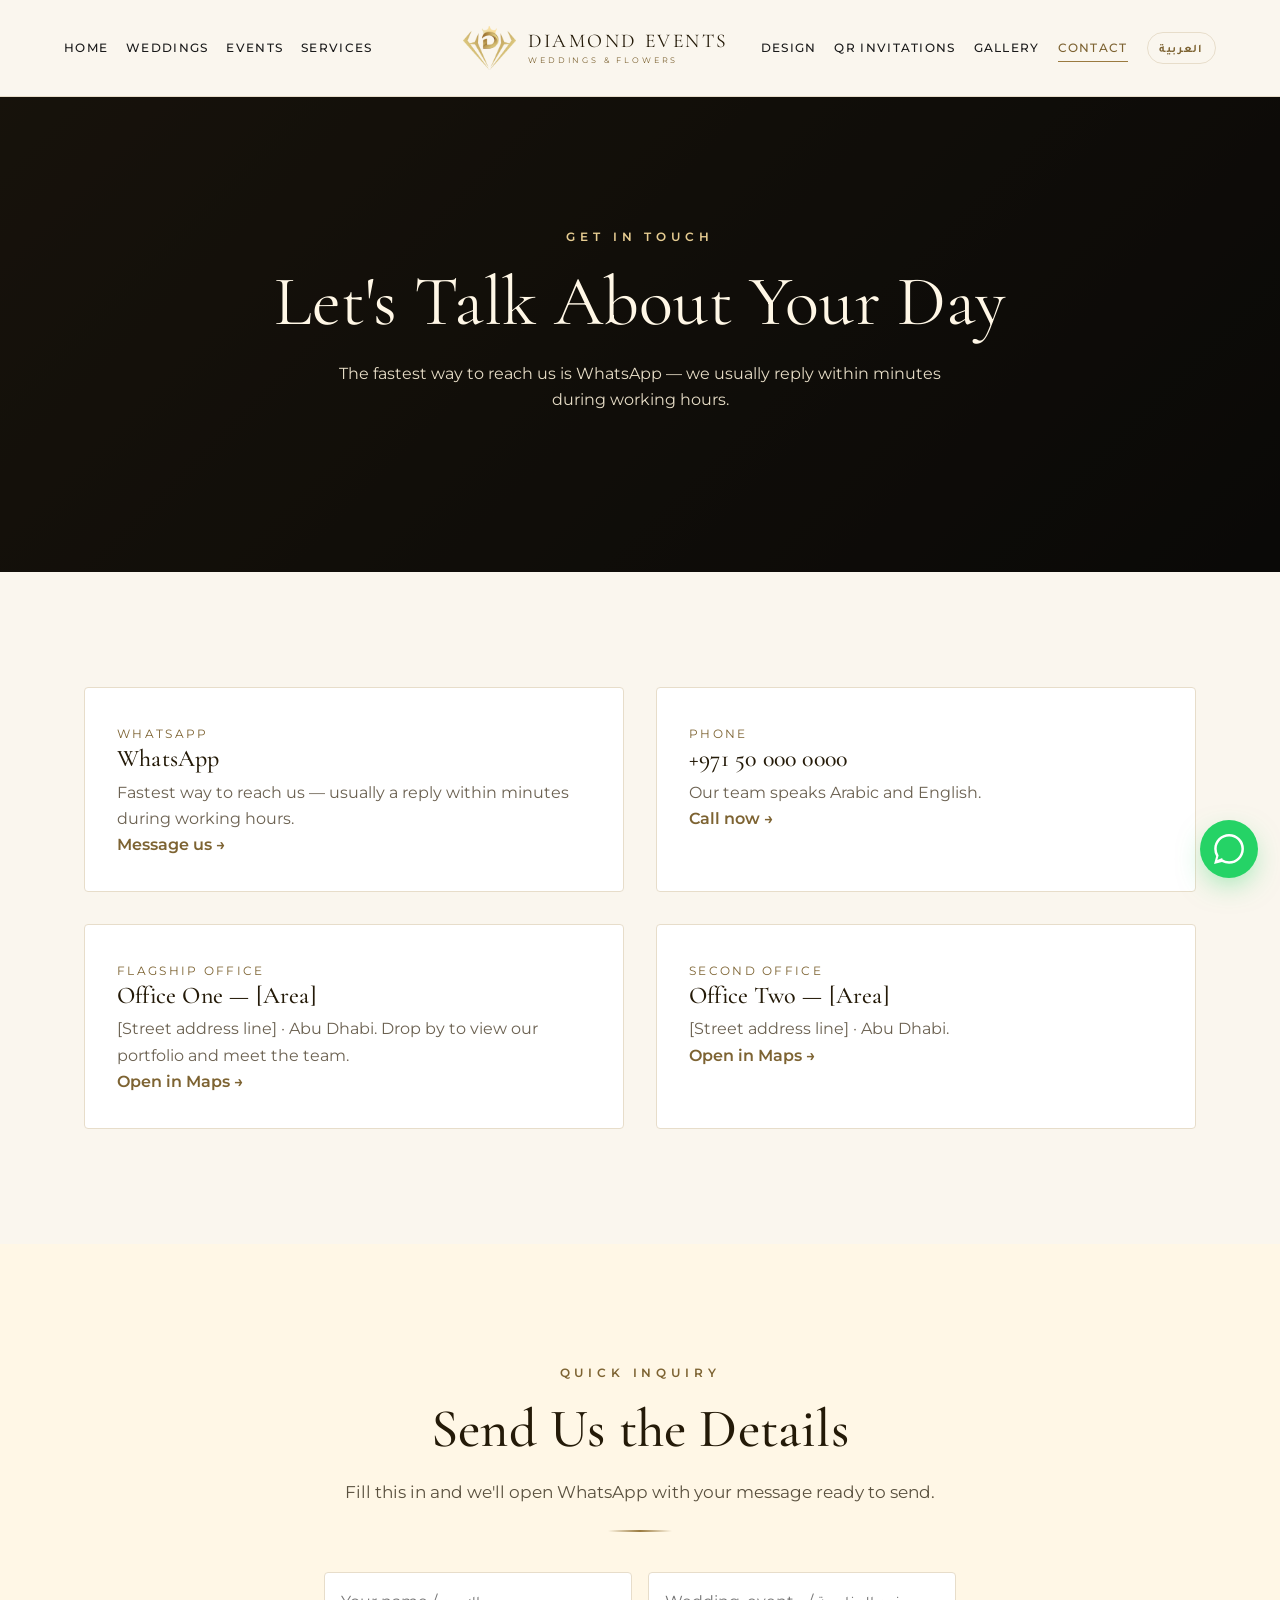
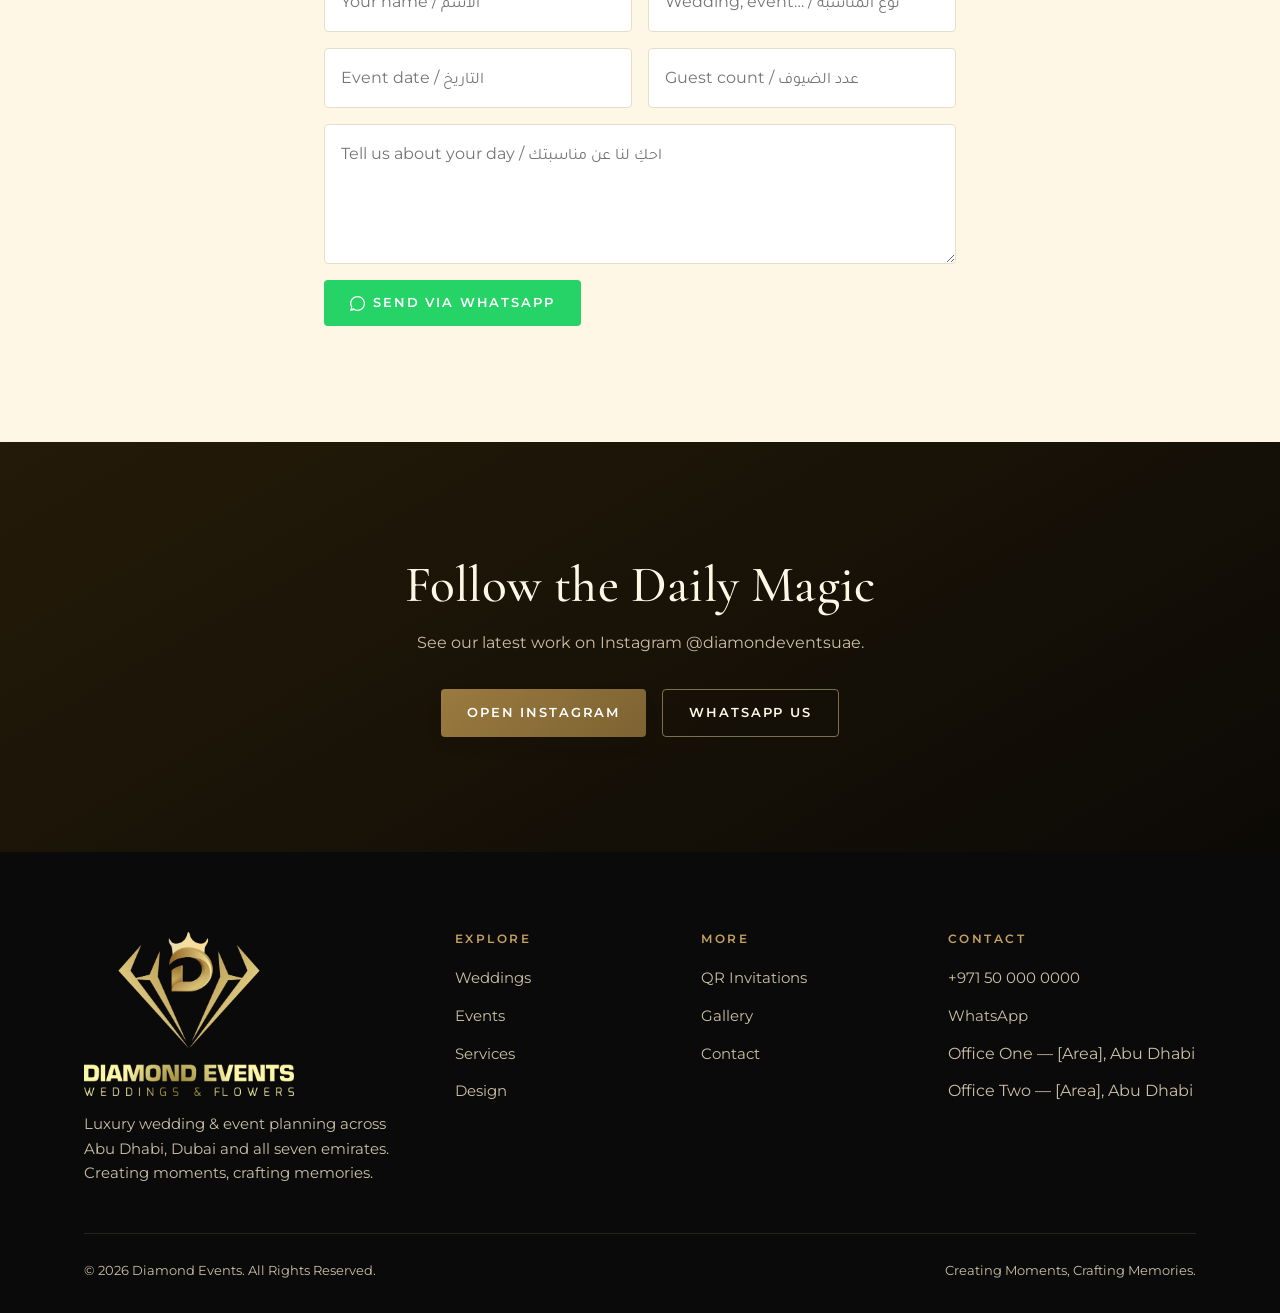
==== contact.html @ f3751fdb "Apply Diamond Events branding and Beach Rotana gallery - Extract transparent logo assets (full, mark" ====
<!DOCTYPE html>
<html lang="en" dir="ltr">
<head>
  <meta charset="UTF-8">
  <meta name="viewport" content="width=device-width, initial-scale=1.0">
  <title>Contact | Diamond Events — Weddings & Events</title>
  <meta name="description" content="Get in touch with Diamond Events — WhatsApp, phone, two Abu Dhabi offices and Instagram. We usually reply within minutes during working hours.">
  <link rel="preconnect" href="https://fonts.googleapis.com">
  <link rel="preconnect" href="https://fonts.gstatic.com" crossorigin>
  <link href="https://fonts.googleapis.com/css2?family=Cormorant+Garamond:ital,wght@0,300;0,400;0,500;0,600;1,300;1,400&family=Montserrat:wght@300;400;500;600;700&family=Amiri:ital,wght@0,400;0,700;1,400&family=Tajawal:wght@300;400;500;700&display=swap" rel="stylesheet">
  <link rel="icon" type="image/png" href="assets/img/logo/favicon.png">
  <link rel="stylesheet" href="assets/css/styles.css">
</head>
<body>

  <header class="header">
    <div class="container header__inner">
      <nav class="nav nav--left" aria-label="Primary left">
        <ul class="nav__list">
          <li><a class="nav__link" href="index.html" data-ar><span class="lang-en">Home</span><span class="lang-ar">الرئيسية</span></a></li>
          <li><a class="nav__link" href="weddings.html" data-ar><span class="lang-en">Weddings</span><span class="lang-ar">حفلات الزفاف</span></a></li>
          <li><a class="nav__link" href="events.html" data-ar><span class="lang-en">Events</span><span class="lang-ar">المناسبات</span></a></li>
          <li><a class="nav__link" href="services.html" data-ar><span class="lang-en">Services</span><span class="lang-ar">الخدمات</span></a></li>
        </ul>
      </nav>
      <a class="brand" href="index.html" aria-label="Diamond Events home">
        <img class="brand__logo" src="assets/img/logo/logo-mark.png" alt="Diamond Events">
        <span class="brand__text">
          <span class="brand__word">Diamond Events</span>
          <span class="brand__tag" data-ar><span class="lang-en">Weddings &amp; Flowers</span><span class="lang-ar">أعراس وزهور</span></span>
        </span>
      </a>
      <nav class="nav nav--right" aria-label="Primary right">
        <ul class="nav__list">
          <li><a class="nav__link" href="design.html" data-ar><span class="lang-en">Design</span><span class="lang-ar">التصميم</span></a></li>
          <li><a class="nav__link" href="qr-invitations.html" data-ar><span class="lang-en">QR Invitations</span><span class="lang-ar">الدعوات الرقمية</span></a></li>
          <li><a class="nav__link" href="gallery.html" data-ar><span class="lang-en">Gallery</span><span class="lang-ar">المعرض</span></a></li>
          <li><a class="nav__link" href="contact.html" aria-current="page" data-ar><span class="lang-en">Contact</span><span class="lang-ar">تواصل</span></a></li>
        </ul>
      </nav>
      <div class="header__actions">
        <button class="lang-toggle" data-lang-toggle aria-label="Switch language">العربية</button>
        <button class="nav-toggle" aria-label="Menu" aria-expanded="false"><span></span><span></span><span></span></button>
      </div>
    </div>
  </header>
  <div class="nav-drawer" aria-label="Mobile navigation">
    <ul>
      <li><a href="index.html" data-ar><span class="lang-en">Home</span><span class="lang-ar">الرئيسية</span></a></li>
      <li><a href="weddings.html" data-ar><span class="lang-en">Weddings</span><span class="lang-ar">حفلات الزفاف</span></a></li>
      <li><a href="events.html" data-ar><span class="lang-en">Events</span><span class="lang-ar">المناسبات</span></a></li>
      <li><a href="services.html" data-ar><span class="lang-en">Services</span><span class="lang-ar">الخدمات</span></a></li>
      <li><a href="design.html" data-ar><span class="lang-en">Design</span><span class="lang-ar">التصميم</span></a></li>
      <li><a href="qr-invitations.html" data-ar><span class="lang-en">QR Invitations</span><span class="lang-ar">الدعوات الرقمية</span></a></li>
      <li><a href="gallery.html" data-ar><span class="lang-en">Gallery</span><span class="lang-ar">المعرض</span></a></li>
      <li><a href="contact.html" data-ar><span class="lang-en">Contact</span><span class="lang-ar">تواصل</span></a></li>
    </ul>
  </div>

  <!-- PAGE HERO -->
  <section class="page-hero" style="padding-block:clamp(90px,14vh,150px)">
    <div class="page-hero__media"><!-- <img src="assets/img/contact-hero.jpg" alt=""> --></div>
    <div class="container">
      <span class="eyebrow" style="color:var(--gold-pale)" data-ar><span class="lang-en">Get in Touch</span><span class="lang-ar">تواصل معنا</span></span>
      <h1 data-ar><span class="lang-en">Let's Talk About Your Day</span><span class="lang-ar">لنتحدّث عن يومك</span></h1>
      <p data-ar><span class="lang-en">The fastest way to reach us is WhatsApp — we usually reply within minutes during working hours.</span><span class="lang-ar">أسرع وسيلة للوصول إلينا هي واتساب — نردّ عادةً خلال دقائق في ساعات العمل.</span></p>
    </div>
  </section>

  <!-- CONTACT CARDS -->
  <section class="section">
    <div class="container">
      <div class="grid grid--2">
        <div class="contact-card reveal">
          <span class="label" data-ar><span class="lang-en">WhatsApp</span><span class="lang-ar">واتساب</span></span>
          <h3>WhatsApp</h3>
          <p style="color:#6b6151" data-ar><span class="lang-en">Fastest way to reach us — usually a reply within minutes during working hours.</span><span class="lang-ar">أسرع وسيلة للوصول إلينا — ردّ عادةً خلال دقائق في ساعات العمل.</span></p>
          <a href="https://wa.me/9710000000000" target="_blank" rel="noopener" data-ar><span class="lang-en">Message us →</span><span class="lang-ar">راسلنا ←</span></a>
        </div>
        <div class="contact-card reveal">
          <span class="label" data-ar><span class="lang-en">Phone</span><span class="lang-ar">هاتف</span></span>
          <h3>+971 50 000 0000</h3>
          <p style="color:#6b6151" data-ar><span class="lang-en">Our team speaks Arabic and English.</span><span class="lang-ar">فريقنا يتحدّث العربية والإنجليزية.</span></p>
          <a href="tel:+97150000000" data-ar><span class="lang-en">Call now →</span><span class="lang-ar">اتصل الآن ←</span></a>
        </div>
        <div class="contact-card reveal">
          <span class="label" data-ar><span class="lang-en">Flagship Office</span><span class="lang-ar">المكتب الرئيسي</span></span>
          <h3 data-ar><span class="lang-en">Office One — [Area]</span><span class="lang-ar">المكتب الأول — [المنطقة]</span></h3>
          <p style="color:#6b6151" data-ar><span class="lang-en">[Street address line] · Abu Dhabi. Drop by to view our portfolio and meet the team.</span><span class="lang-ar">[العنوان] · أبوظبي. تفضّل بزيارتنا لمشاهدة أعمالنا ولقاء الفريق.</span></p>
          <a href="https://maps.google.com" target="_blank" rel="noopener" data-ar><span class="lang-en">Open in Maps →</span><span class="lang-ar">افتح في الخرائط ←</span></a>
        </div>
        <div class="contact-card reveal">
          <span class="label" data-ar><span class="lang-en">Second Office</span><span class="lang-ar">المكتب الثاني</span></span>
          <h3 data-ar><span class="lang-en">Office Two — [Area]</span><span class="lang-ar">المكتب الثاني — [المنطقة]</span></h3>
          <p style="color:#6b6151" data-ar><span class="lang-en">[Street address line] · Abu Dhabi.</span><span class="lang-ar">[العنوان] · أبوظبي.</span></p>
          <a href="https://maps.google.com" target="_blank" rel="noopener" data-ar><span class="lang-en">Open in Maps →</span><span class="lang-ar">افتح في الخرائط ←</span></a>
        </div>
      </div>
    </div>
  </section>

  <!-- QUICK INQUIRY (composes a WhatsApp message — no backend needed) -->
  <section class="section bg-cream">
    <div class="container" style="max-width:760px">
      <div class="center reveal">
        <span class="eyebrow" data-ar><span class="lang-en">Quick Inquiry</span><span class="lang-ar">استفسار سريع</span></span>
        <h2 class="section-title" data-ar><span class="lang-en">Send Us the Details</span><span class="lang-ar">أرسل لنا التفاصيل</span></h2>
        <p class="section-lead" data-ar><span class="lang-en">Fill this in and we'll open WhatsApp with your message ready to send.</span><span class="lang-ar">املأ النموذج وسنفتح واتساب برسالتك جاهزة للإرسال.</span></p>
        <div class="divider"></div>
      </div>

      <form id="inquiry" class="reveal" style="margin-top:2.5rem;display:grid;gap:1rem">
        <div class="grid grid--2" style="gap:1rem">
          <input name="name" required placeholder="Your name / الاسم" style="padding:1rem;border:1px solid var(--line);border-radius:var(--radius);font:inherit;background:#fff">
          <input name="type" placeholder="Wedding, event… / نوع المناسبة" style="padding:1rem;border:1px solid var(--line);border-radius:var(--radius);font:inherit;background:#fff">
        </div>
        <div class="grid grid--2" style="gap:1rem">
          <input name="date" placeholder="Event date / التاريخ" style="padding:1rem;border:1px solid var(--line);border-radius:var(--radius);font:inherit;background:#fff">
          <input name="guests" placeholder="Guest count / عدد الضيوف" style="padding:1rem;border:1px solid var(--line);border-radius:var(--radius);font:inherit;background:#fff">
        </div>
        <textarea name="message" rows="4" placeholder="Tell us about your day / احكِ لنا عن مناسبتك" style="padding:1rem;border:1px solid var(--line);border-radius:var(--radius);font:inherit;background:#fff;resize:vertical"></textarea>
        <button type="submit" class="btn btn--whatsapp" style="justify-self:start">
          <svg class="icon" viewBox="0 0 24 24"><path d="M.057 24l1.687-6.163a11.867 11.867 0 01-1.587-5.945C.16 5.335 5.495 0 12.05 0a11.82 11.82 0 018.413 3.488 11.82 11.82 0 013.48 8.414c-.003 6.557-5.338 11.892-11.893 11.892a11.9 11.9 0 01-5.688-1.448L.057 24zm6.597-3.807c1.676.995 3.276 1.591 5.392 1.592 5.448 0 9.886-4.434 9.889-9.885.002-5.462-4.415-9.89-9.881-9.892-5.452 0-9.887 4.434-9.889 9.884a9.86 9.86 0 001.51 5.26l-.999 3.648 3.978-1.607z"/></svg>
          <span data-ar><span class="lang-en">Send via WhatsApp</span><span class="lang-ar">أرسل عبر واتساب</span></span>
        </button>
      </form>
    </div>
  </section>

  <!-- INSTAGRAM CTA -->
  <section class="section cta-band">
    <div class="container">
      <h2 data-ar><span class="lang-en">Follow the Daily Magic</span><span class="lang-ar">تابع السحر يومياً</span></h2>
      <p data-ar><span class="lang-en">See our latest work on Instagram @diamondeventsuae.</span><span class="lang-ar">شاهد أحدث أعمالنا على إنستغرام @diamondeventsuae.</span></p>
      <div class="cta-row cta-row--center">
        <a class="btn btn--gold" href="https://www.instagram.com/diamondeventsuae/" target="_blank" rel="noopener" data-ar><span class="lang-en">Open Instagram</span><span class="lang-ar">افتح إنستغرام</span></a>
        <a class="btn btn--light" href="https://wa.me/9710000000000" target="_blank" rel="noopener" data-ar><span class="lang-en">WhatsApp Us</span><span class="lang-ar">راسلنا على واتساب</span></a>
      </div>
    </div>
  </section>

  <!-- FOOTER -->
  <footer class="footer">
    <div class="container">
      <div class="footer__grid">
        <div class="footer__brand">
          <img class="footer__logo" src="assets/img/logo/logo-full.png" alt="Diamond Events — Weddings &amp; Flowers">
          <p data-ar><span class="lang-en">Luxury wedding &amp; event planning across Abu Dhabi, Dubai and all seven emirates. Creating moments, crafting memories.</span><span class="lang-ar">تخطيط فاخر لحفلات الزفاف والمناسبات في أبوظبي ودبي وجميع الإمارات. نصنع اللحظات ونحفظ الذكريات.</span></p>
        </div>
        <div><h4 data-ar><span class="lang-en">Explore</span><span class="lang-ar">تصفّح</span></h4><ul><li><a href="weddings.html" data-ar><span class="lang-en">Weddings</span><span class="lang-ar">حفلات الزفاف</span></a></li><li><a href="events.html" data-ar><span class="lang-en">Events</span><span class="lang-ar">المناسبات</span></a></li><li><a href="services.html" data-ar><span class="lang-en">Services</span><span class="lang-ar">الخدمات</span></a></li><li><a href="design.html" data-ar><span class="lang-en">Design</span><span class="lang-ar">التصميم</span></a></li></ul></div>
        <div><h4 data-ar><span class="lang-en">More</span><span class="lang-ar">المزيد</span></h4><ul><li><a href="qr-invitations.html" data-ar><span class="lang-en">QR Invitations</span><span class="lang-ar">الدعوات الرقمية</span></a></li><li><a href="gallery.html" data-ar><span class="lang-en">Gallery</span><span class="lang-ar">المعرض</span></a></li><li><a href="contact.html" data-ar><span class="lang-en">Contact</span><span class="lang-ar">تواصل</span></a></li></ul></div>
        <div><h4 data-ar><span class="lang-en">Contact</span><span class="lang-ar">تواصل</span></h4><ul><li><a href="tel:+97150000000">+971 50 000 0000</a></li><li><a href="https://wa.me/9710000000000" target="_blank" rel="noopener">WhatsApp</a></li><li>Office One — [Area], Abu Dhabi</li><li>Office Two — [Area], Abu Dhabi</li></ul></div>
      </div>
      <div class="footer__bottom">
        <span>© <span data-year>2026</span> Diamond Events. <span data-ar><span class="lang-en">All Rights Reserved.</span><span class="lang-ar">جميع الحقوق محفوظة.</span></span></span>
        <span data-ar><span class="lang-en">Creating Moments, Crafting Memories.</span><span class="lang-ar">نصنع اللحظات، ونحفظ الذكريات.</span></span>
      </div>
    </div>
  </footer>

  <a class="wa-float" href="https://wa.me/9710000000000" target="_blank" rel="noopener" aria-label="WhatsApp">
    <svg viewBox="0 0 24 24"><path d="M.057 24l1.687-6.163a11.867 11.867 0 01-1.587-5.945C.16 5.335 5.495 0 12.05 0a11.82 11.82 0 018.413 3.488 11.82 11.82 0 013.48 8.414c-.003 6.557-5.338 11.892-11.893 11.892a11.9 11.9 0 01-5.688-1.448L.057 24zm6.597-3.807c1.676.995 3.276 1.591 5.392 1.592 5.448 0 9.886-4.434 9.889-9.885.002-5.462-4.415-9.89-9.881-9.892-5.452 0-9.887 4.434-9.889 9.884a9.86 9.86 0 001.51 5.26l-.999 3.648 3.978-1.607z"/></svg>
  </a>

  <script src="assets/js/main.js"></script>
  <script>
    // Compose a WhatsApp message from the inquiry form (no backend required)
    var form = document.getElementById('inquiry');
    if (form) form.addEventListener('submit', function (e) {
      e.preventDefault();
      var f = e.target;
      var lines = [
        'New inquiry from the website:',
        'Name: ' + (f.name.value || '-'),
        'Type: ' + (f.type.value || '-'),
        'Date: ' + (f.date.value || '-'),
        'Guests: ' + (f.guests.value || '-'),
        'Message: ' + (f.message.value || '-')
      ];
      var url = 'https://wa.me/9710000000000?text=' + encodeURIComponent(lines.join('\n'));
      window.open(url, '_blank', 'noopener');
    });
  </script>
</body>
</html>
---- assets/css/styles.css ----
/* =========================================================================
   Diamond — Luxury Weddings & Events
   Shared design system
   (Structure inspired by a luxury events site; all copy/assets are
    placeholders for the Diamond business and meant to be replaced.)
   ========================================================================= */

/* -------------------------------------------------------------------------
   Design tokens
   ------------------------------------------------------------------------- */
:root {
  /* Gold palette */
  --gold:        #9a7a3f;
  --gold-light:  #c5a05f;
  --gold-pale:   #e7cd92;
  --gold-soft:   #d8b97a;
  --gold-deep:   #7d6332;
  --gold-glow:   #f0dca8;

  /* Neutrals */
  --cream:       #fff7e6;
  --cream-2:     #f8f3ea;
  --sand:        #f3e2bd;
  --paper:       #faf6ee;
  --line:        #e7ddca;

  /* Darks */
  --ink:         #1a1a1a;
  --dark:        #141210;
  --darker:      #0a0a0a;
  --espresso:    #241a08;

  /* Brand actions */
  --whatsapp:    #25d366;
  --whatsapp-dk: #128c7e;

  /* Type */
  --serif:  'Cormorant Garamond', 'Amiri', serif;
  --sans:   'Montserrat', 'Tajawal', sans-serif;
  --serif-ar: 'Amiri', 'Cormorant Garamond', serif;
  --sans-ar:  'Tajawal', 'Montserrat', sans-serif;

  /* Layout */
  --maxw: 1240px;
  --gutter: clamp(20px, 5vw, 64px);
  --radius: 4px;
  --shadow: 0 18px 50px -20px rgba(36, 26, 8, .35);
  --shadow-sm: 0 8px 24px -12px rgba(36, 26, 8, .3);
  --header-h: 96px;
  --ease: cubic-bezier(.22, .61, .36, 1);
}

/* -------------------------------------------------------------------------
   Reset & base
   ------------------------------------------------------------------------- */
*, *::before, *::after { box-sizing: border-box; }
* { margin: 0; }

html { scroll-behavior: smooth; -webkit-text-size-adjust: 100%; }

body {
  font-family: var(--sans);
  color: var(--ink);
  background: var(--paper);
  line-height: 1.65;
  font-weight: 400;
  overflow-x: hidden;
  -webkit-font-smoothing: antialiased;
}

img, video { max-width: 100%; display: block; height: auto; }
a { color: inherit; text-decoration: none; }
button { font: inherit; cursor: pointer; border: none; background: none; color: inherit; }
ul { list-style: none; padding: 0; }

h1, h2, h3, h4 { font-family: var(--serif); font-weight: 500; line-height: 1.12; letter-spacing: .2px; }

/* Arabic / RTL adjustments */
html[lang="ar"] body { font-family: var(--sans-ar); }
html[lang="ar"] h1, html[lang="ar"] h2,
html[lang="ar"] h3, html[lang="ar"] h4 { font-family: var(--serif-ar); }
html[dir="rtl"] .nav__list { flex-direction: row-reverse; }
html[dir="rtl"] .cta-row { flex-direction: row-reverse; }

/* Show the correct language string, hide the other */
[data-ar] > .lang-ar { display: none; }
html[lang="ar"] [data-ar] > .lang-en { display: none; }
html[lang="ar"] [data-ar] > .lang-ar { display: inline; }

/* -------------------------------------------------------------------------
   Layout helpers
   ------------------------------------------------------------------------- */
.container { width: 100%; max-width: var(--maxw); margin-inline: auto; padding-inline: var(--gutter); }
.section { padding-block: clamp(56px, 9vw, 120px); }
.section--tight { padding-block: clamp(40px, 6vw, 72px); }
.center { text-align: center; }
.bg-cream { background: var(--cream); }
.bg-paper { background: var(--paper); }
.bg-sand  { background: linear-gradient(180deg, var(--paper), var(--sand)); }
.bg-dark  { background: var(--darker); color: var(--cream); }
.bg-dark h1, .bg-dark h2, .bg-dark h3 { color: var(--cream); }

.eyebrow {
  font-family: var(--sans);
  font-size: .72rem;
  letter-spacing: .42em;
  text-transform: uppercase;
  color: var(--gold-deep);
  font-weight: 600;
  margin-bottom: 1rem;
  display: inline-block;
}
.bg-dark .eyebrow { color: var(--gold-light); }

.section-title { font-size: clamp(2rem, 4.4vw, 3.4rem); color: var(--espresso); }
.bg-dark .section-title { color: var(--cream); }
.section-lead {
  max-width: 60ch; margin: 1.2rem auto 0;
  font-size: 1.06rem; color: #5a513f;
}
.bg-dark .section-lead { color: #cbbfa6; }

.divider {
  width: 64px; height: 2px; margin: 1.4rem auto 0;
  background: linear-gradient(90deg, transparent, var(--gold), transparent);
}

/* -------------------------------------------------------------------------
   Buttons
   ------------------------------------------------------------------------- */
.btn {
  display: inline-flex; align-items: center; justify-content: center; gap: .6em;
  padding: .95em 2em;
  font-family: var(--sans);
  font-size: .82rem; font-weight: 600;
  letter-spacing: .14em; text-transform: uppercase;
  border-radius: var(--radius);
  transition: transform .3s var(--ease), box-shadow .3s var(--ease), background .3s, color .3s;
  white-space: nowrap;
}
.btn:hover { transform: translateY(-2px); }
.btn--gold { background: linear-gradient(135deg, var(--gold), var(--gold-deep)); color: #fff; box-shadow: var(--shadow-sm); }
.btn--gold:hover { box-shadow: 0 14px 30px -10px rgba(154,122,63,.6); }
.btn--whatsapp { background: var(--whatsapp); color: #fff; }
.btn--whatsapp:hover { background: var(--whatsapp-dk); }
.btn--ghost { border: 1px solid var(--gold); color: var(--gold-deep); background: transparent; }
.btn--ghost:hover { background: var(--gold); color: #fff; }
.btn--light { border: 1px solid rgba(231,205,146,.5); color: var(--cream); }
.btn--light:hover { background: var(--gold); border-color: var(--gold); color: #fff; }
.icon { width: 1.15em; height: 1.15em; fill: currentColor; flex: none; }

.cta-row { display: flex; flex-wrap: wrap; gap: 1rem; }
.cta-row--center { justify-content: center; }

/* -------------------------------------------------------------------------
   Header / navigation
   ------------------------------------------------------------------------- */
.header {
  position: sticky; top: 0; z-index: 100;
  background: rgba(250, 246, 238, .92);
  backdrop-filter: blur(10px);
  border-bottom: 1px solid var(--line);
  transition: box-shadow .3s, background .3s;
}
.header.is-scrolled { box-shadow: 0 6px 24px -16px rgba(36,26,8,.4); }
.header .container { max-width: 1560px; }
.header__inner {
  display: grid;
  grid-template-columns: 1fr auto 1fr auto;
  align-items: center;
  min-height: var(--header-h);
  gap: 1.2rem;
}
.nav { display: flex; }
.nav--left { justify-content: flex-start; }
.nav--right { justify-content: flex-end; }
.nav__list { display: flex; gap: clamp(.7rem, 1.4vw, 1.6rem); align-items: center; }
.nav__link {
  font-size: .74rem; letter-spacing: .11em; text-transform: uppercase;
  font-weight: 500; color: var(--ink); position: relative; padding-block: .4rem;
  transition: color .25s; white-space: nowrap;
}
.nav__link::after {
  content: ""; position: absolute; left: 0; bottom: 0; height: 1.5px; width: 0;
  background: var(--gold); transition: width .3s var(--ease);
}
.nav__link:hover, .nav__link[aria-current="page"] { color: var(--gold-deep); }
.nav__link:hover::after, .nav__link[aria-current="page"]::after { width: 100%; }

.brand { display: flex; align-items: center; gap: .75rem; line-height: 1; justify-self: center; }
.brand img { height: 44px; width: auto; }
.brand__text { display: flex; flex-direction: column; text-align: start; }
.brand__word { font-family: var(--serif); font-size: 1.22rem; letter-spacing: .13em; color: var(--espresso); text-transform: uppercase; white-space: nowrap; }
.brand__tag { font-family: var(--sans); font-size: .52rem; letter-spacing: .34em; text-transform: uppercase; color: var(--gold-deep); margin-top: .3rem; }

.header__actions { display: flex; align-items: center; gap: 1rem; justify-self: end; }
.lang-toggle {
  font-size: .72rem; letter-spacing: .1em; font-weight: 600; text-transform: uppercase;
  border: 1px solid var(--line); border-radius: 999px; padding: .45em 1em; color: var(--gold-deep);
  transition: border-color .25s, color .25s;
}
.lang-toggle:hover { border-color: var(--gold); }

.nav-toggle { display: none; flex-direction: column; gap: 5px; padding: .4rem; }
.nav-toggle span { width: 26px; height: 2px; background: var(--espresso); transition: transform .3s, opacity .3s; }
.nav-toggle.is-open span:nth-child(1) { transform: translateY(7px) rotate(45deg); }
.nav-toggle.is-open span:nth-child(2) { opacity: 0; }
.nav-toggle.is-open span:nth-child(3) { transform: translateY(-7px) rotate(-45deg); }

/* -------------------------------------------------------------------------
   Hero
   ------------------------------------------------------------------------- */
.hero {
  position: relative; min-height: clamp(560px, 92vh, 880px);
  display: grid; place-items: center; text-align: center;
  color: var(--cream); overflow: hidden;
}
.hero__media, .hero__media video, .hero__media img {
  position: absolute; inset: 0; width: 100%; height: 100%; object-fit: cover; z-index: -2;
}
.hero__media {
  background: linear-gradient(135deg, #2a2114, #0a0a0a);
  z-index: -2;
}
.hero::after {
  content: ""; position: absolute; inset: 0; z-index: -1;
  background: linear-gradient(180deg, rgba(10,10,10,.55), rgba(10,10,10,.35) 45%, rgba(10,10,10,.78));
}
.hero__inner { max-width: 880px; padding-block: 8rem; }
.hero__badge {
  display: inline-flex; align-items: center; gap: .6em;
  border: 1px solid rgba(231,205,146,.55); border-radius: 999px;
  padding: .5em 1.3em; font-size: .72rem; letter-spacing: .22em; text-transform: uppercase;
  color: var(--gold-pale); margin-bottom: 1.8rem; backdrop-filter: blur(4px);
}
.hero__badge::before { content: "★"; color: var(--gold-light); }
.hero h1 { font-size: clamp(2.6rem, 7vw, 5.4rem); font-weight: 400; }
.hero h1 em { font-style: italic; color: var(--gold-pale); }
.hero__sub { margin: 1.6rem auto 2.4rem; max-width: 56ch; font-size: clamp(1rem, 1.4vw, 1.18rem); color: #ece3d0; }
.hero .cta-row { justify-content: center; }
.scroll-cue {
  position: absolute; bottom: 1.6rem; left: 50%; transform: translateX(-50%);
  font-size: .62rem; letter-spacing: .3em; text-transform: uppercase; color: var(--gold-pale);
  display: flex; flex-direction: column; align-items: center; gap: .5rem;
}
.scroll-cue::after { content: ""; width: 1px; height: 36px; background: linear-gradient(var(--gold-light), transparent); animation: cue 2s infinite; }
@keyframes cue { 0%,100%{opacity:.3;transform:scaleY(.6)} 50%{opacity:1;transform:scaleY(1)} }

/* -------------------------------------------------------------------------
   Marquee strip (services / event-types)
   ------------------------------------------------------------------------- */
.marquee {
  background: var(--espresso); color: var(--gold-pale);
  padding-block: 1.1rem; overflow: hidden; white-space: nowrap;
  border-block: 1px solid rgba(231,205,146,.18);
}
.marquee__track { display: inline-flex; gap: 3rem; animation: scroll 28s linear infinite; will-change: transform; }
.marquee:hover .marquee__track { animation-play-state: paused; }
.marquee__item { font-family: var(--serif); font-size: 1.4rem; letter-spacing: .04em; display: inline-flex; align-items: center; gap: 3rem; }
.marquee__item::after { content: "◆"; color: var(--gold); font-size: .7rem; }
@keyframes scroll { to { transform: translateX(-50%); } }

/* -------------------------------------------------------------------------
   Stats
   ------------------------------------------------------------------------- */
.stats { display: grid; grid-template-columns: repeat(4, 1fr); gap: 1.5rem; }
.stat { text-align: center; padding: 1rem; }
.stat__num { font-family: var(--serif); font-size: clamp(2.4rem, 5vw, 3.6rem); color: var(--gold-deep); line-height: 1; }
.stat__label { font-size: .76rem; letter-spacing: .18em; text-transform: uppercase; color: #6b6151; margin-top: .6rem; }

/* -------------------------------------------------------------------------
   Cards / grids
   ------------------------------------------------------------------------- */
.grid { display: grid; gap: clamp(1.2rem, 2.5vw, 2rem); }
.grid--2 { grid-template-columns: repeat(2, 1fr); }
.grid--3 { grid-template-columns: repeat(3, 1fr); }
.grid--4 { grid-template-columns: repeat(4, 1fr); }
.grid--5 { grid-template-columns: repeat(5, 1fr); }

.card {
  background: #fff; border: 1px solid var(--line); border-radius: var(--radius);
  padding: 2rem 1.8rem; transition: transform .35s var(--ease), box-shadow .35s, border-color .35s;
}
.card:hover { transform: translateY(-6px); box-shadow: var(--shadow); border-color: var(--gold-soft); }
.card__icon {
  width: 52px; height: 52px; display: grid; place-items: center; margin-bottom: 1.2rem;
  border-radius: 50%; background: var(--sand); color: var(--gold-deep);
}
.card__icon svg { width: 26px; height: 26px; fill: currentColor; }
.card h3 { font-size: 1.45rem; color: var(--espresso); margin-bottom: .5rem; }
.card p { color: #6b6151; font-size: .96rem; }
.card__num { font-family: var(--serif); font-size: 1rem; color: var(--gold); letter-spacing: .2em; }

/* Feature (image + text split) */
.split { display: grid; grid-template-columns: 1fr 1fr; gap: clamp(2rem, 5vw, 5rem); align-items: center; }
.split--rev .split__media { order: 2; }
.split__media { position: relative; border-radius: var(--radius); overflow: hidden; box-shadow: var(--shadow); aspect-ratio: 4/5; }
.split__media .ph { height: 100%; }
.split h2 { font-size: clamp(1.9rem, 3.6vw, 3rem); color: var(--espresso); }
.split p { margin-top: 1.2rem; color: #5a513f; }

/* Image placeholder block */
.ph {
  display: grid; place-items: center; text-align: center;
  background: linear-gradient(135deg, var(--sand), var(--gold-soft));
  color: var(--espresso); position: relative; min-height: 220px; overflow: hidden;
}
.ph::before {
  content: ""; position: absolute; inset: 0;
  background-image: radial-gradient(circle at 30% 20%, rgba(255,255,255,.5), transparent 40%);
}
.ph span {
  position: relative; font-family: var(--sans); font-size: .7rem; letter-spacing: .2em;
  text-transform: uppercase; padding: .5em 1em; border: 1px dashed rgba(36,26,8,.4); border-radius: 4px;
  background: rgba(255,255,255,.35);
}
.ph--dark { background: linear-gradient(135deg, #2a2114, #0a0a0a); color: var(--gold-pale); }
.ph--dark span { border-color: rgba(231,205,146,.4); background: rgba(0,0,0,.25); }

/* -------------------------------------------------------------------------
   Process steps
   ------------------------------------------------------------------------- */
.steps { counter-reset: step; display: grid; gap: 1.5rem; grid-template-columns: repeat(4, 1fr); }
.step { position: relative; padding-top: 1rem; }
.step::before {
  counter-increment: step; content: "0" counter(step);
  font-family: var(--serif); font-size: 3rem; color: var(--gold-soft); display: block; line-height: 1;
}
.step h3 { font-size: 1.3rem; color: var(--espresso); margin: .6rem 0 .4rem; }
.step p { font-size: .94rem; color: #6b6151; }

/* -------------------------------------------------------------------------
   Gallery
   ------------------------------------------------------------------------- */
.gallery-grid { display: grid; grid-template-columns: repeat(3, 1fr); gap: 1rem; }
.gallery-item {
  position: relative; overflow: hidden; border-radius: var(--radius); aspect-ratio: 4/5; cursor: pointer;
}
.gallery-item.is-wide { grid-column: span 2; aspect-ratio: 8/5; }
.gallery-item img, .gallery-item .ph { width: 100%; height: 100%; object-fit: cover; transition: transform .6s var(--ease); }
.gallery-item:hover img, .gallery-item:hover .ph { transform: scale(1.06); }
.gallery-item::after {
  content: "＋"; position: absolute; inset: 0; display: grid; place-items: center;
  background: rgba(20,18,16,.0); color: transparent; font-size: 2rem; transition: .4s;
}
.gallery-item:hover::after { background: rgba(20,18,16,.35); color: var(--gold-pale); }

/* Lightbox */
.lightbox {
  position: fixed; inset: 0; z-index: 200; display: none;
  background: rgba(10,8,6,.94); place-items: center; padding: 4vw;
}
.lightbox.is-open { display: grid; }
.lightbox img, .lightbox .ph { max-width: 90vw; max-height: 86vh; border-radius: 4px; }
.lightbox__close, .lightbox__nav {
  position: absolute; color: var(--cream); font-size: 2rem; width: 56px; height: 56px;
  display: grid; place-items: center; border: 1px solid rgba(231,205,146,.3); border-radius: 50%;
  transition: background .25s;
}
.lightbox__close:hover, .lightbox__nav:hover { background: rgba(231,205,146,.15); }
.lightbox__close { top: 4vw; right: 4vw; }
.lightbox__nav--prev { left: 3vw; top: 50%; transform: translateY(-50%); }
.lightbox__nav--next { right: 3vw; top: 50%; transform: translateY(-50%); }

/* -------------------------------------------------------------------------
   Comparison (QR why-it-matters)
   ------------------------------------------------------------------------- */
.compare { display: grid; grid-template-columns: 1fr 1fr; gap: 1.5rem; }
.compare__col { border-radius: var(--radius); padding: 2rem; }
.compare__col--bad { background: #f7f1ea; border: 1px solid var(--line); }
.compare__col--good { background: linear-gradient(150deg, var(--espresso), #14110a); color: var(--cream); }
.compare h3 { margin-bottom: 1.2rem; }
.compare__col--good h3 { color: var(--gold-pale); }
.compare li { padding: .6rem 0 .6rem 1.8rem; position: relative; border-bottom: 1px solid rgba(0,0,0,.06); font-size: .96rem; }
.compare__col--good li { border-color: rgba(231,205,146,.14); }
.compare__col--bad li::before { content: "✕"; position: absolute; left: 0; color: #b06a55; }
.compare__col--good li::before { content: "✓"; position: absolute; left: 0; color: var(--gold-light); }

/* -------------------------------------------------------------------------
   FAQ accordion
   ------------------------------------------------------------------------- */
.faq { max-width: 820px; margin-inline: auto; }
.faq__item { border-bottom: 1px solid var(--line); }
.faq__q {
  width: 100%; text-align: start; display: flex; justify-content: space-between; align-items: center; gap: 1rem;
  padding: 1.3rem 0; font-family: var(--serif); font-size: 1.3rem; color: var(--espresso);
}
html[dir="rtl"] .faq__q { text-align: right; }
.faq__q .plus { color: var(--gold); font-size: 1.5rem; transition: transform .3s; flex: none; }
.faq__item.is-open .plus { transform: rotate(45deg); }
.faq__a { max-height: 0; overflow: hidden; transition: max-height .4s var(--ease); }
.faq__a p { padding-bottom: 1.3rem; color: #6b6151; }

/* -------------------------------------------------------------------------
   Service category list (Services page)
   ------------------------------------------------------------------------- */
.svc-cat { margin-top: 3.5rem; }
.svc-cat__head { display: flex; align-items: baseline; gap: 1rem; border-bottom: 1px solid var(--line); padding-bottom: 1rem; margin-bottom: 2rem; }
.svc-cat__num { font-family: var(--serif); font-size: 1.6rem; color: var(--gold); }
.svc-cat__title { font-size: clamp(1.6rem, 3vw, 2.3rem); color: var(--espresso); }
.svc-list { display: grid; grid-template-columns: repeat(3, 1fr); gap: 1.4rem; }
.svc-item { padding: 1.4rem; border: 1px solid var(--line); border-radius: var(--radius); background: #fff; transition: border-color .3s, transform .3s; }
.svc-item:hover { border-color: var(--gold-soft); transform: translateY(-3px); }
.svc-item h4 { font-size: 1.2rem; color: var(--espresso); margin-bottom: .4rem; }
.svc-item p { font-size: .9rem; color: #6b6151; }

/* -------------------------------------------------------------------------
   CTA band
   ------------------------------------------------------------------------- */
.cta-band { background: linear-gradient(150deg, var(--espresso), #0c0a06); color: var(--cream); text-align: center; }
.cta-band h2 { font-size: clamp(2rem, 4.5vw, 3.2rem); color: var(--cream); }
.cta-band p { color: #cbbfa6; max-width: 52ch; margin: 1rem auto 2rem; }

/* -------------------------------------------------------------------------
   Contact cards
   ------------------------------------------------------------------------- */
.contact-card { background: #fff; border: 1px solid var(--line); border-radius: var(--radius); padding: 2rem; height: 100%; }
.contact-card h3 { font-size: 1.5rem; color: var(--espresso); margin-bottom: .4rem; }
.contact-card .label { font-size: .72rem; letter-spacing: .2em; text-transform: uppercase; color: var(--gold-deep); }
.contact-card a { color: var(--gold-deep); font-weight: 600; }

/* -------------------------------------------------------------------------
   Footer
   ------------------------------------------------------------------------- */
.footer { background: var(--darker); color: #cbbfa6; padding-block: clamp(48px, 7vw, 80px) 2rem; }
.footer__grid { display: grid; grid-template-columns: 1.6fr 1fr 1fr 1.2fr; gap: 2.5rem; }
.footer__brand .brand__word { color: var(--cream); }
.footer__logo { width: 210px; height: auto; }
.footer p { font-size: .92rem; margin-top: 1rem; max-width: 38ch; }
.footer h4 { font-size: .78rem; letter-spacing: .2em; text-transform: uppercase; color: var(--gold-light); margin-bottom: 1.2rem; font-family: var(--sans); font-weight: 600; }
.footer a { font-size: .92rem; color: #cbbfa6; transition: color .25s; }
.footer a:hover { color: var(--gold-pale); }
.footer li { margin-bottom: .7rem; }
.footer__bottom { border-top: 1px solid rgba(231,205,146,.12); margin-top: 3rem; padding-top: 1.6rem; display: flex; justify-content: space-between; flex-wrap: wrap; gap: 1rem; font-size: .82rem; }
.socials { display: flex; gap: .8rem; }
.socials a { width: 38px; height: 38px; border: 1px solid rgba(231,205,146,.25); border-radius: 50%; display: grid; place-items: center; }
.socials svg { width: 18px; height: 18px; fill: currentColor; }

/* -------------------------------------------------------------------------
   Floating WhatsApp
   ------------------------------------------------------------------------- */
.wa-float {
  position: fixed; bottom: 22px; inset-inline-end: 22px; z-index: 90;
  width: 58px; height: 58px; border-radius: 50%; background: var(--whatsapp);
  display: grid; place-items: center; box-shadow: 0 10px 30px -8px rgba(37,211,102,.6);
  transition: transform .3s;
}
.wa-float:hover { transform: scale(1.08); }
.wa-float svg { width: 30px; height: 30px; fill: #fff; }

/* -------------------------------------------------------------------------
   Reveal on scroll
   ------------------------------------------------------------------------- */
.reveal { opacity: 0; transform: translateY(28px); transition: opacity .7s var(--ease), transform .7s var(--ease); }
.reveal.is-visible { opacity: 1; transform: none; }

/* -------------------------------------------------------------------------
   Page hero (inner pages)
   ------------------------------------------------------------------------- */
.page-hero { position: relative; color: var(--cream); text-align: center; padding-block: clamp(120px, 20vh, 200px); overflow: hidden; }
.page-hero__media { position: absolute; inset: 0; z-index: -2; background: linear-gradient(135deg, #2a2114, #0a0a0a); }
.page-hero__media img { width: 100%; height: 100%; object-fit: cover; }
.page-hero::after { content: ""; position: absolute; inset: 0; z-index: -1; background: rgba(10,9,6,.6); }
.page-hero h1 { font-size: clamp(2.4rem, 6vw, 4.4rem); font-weight: 400; }
.page-hero p { max-width: 56ch; margin: 1.2rem auto 2rem; color: #e6dcc6; }
.page-hero .cta-row { justify-content: center; }

/* -------------------------------------------------------------------------
   Responsive
   ------------------------------------------------------------------------- */
@media (max-width: 1024px) {
  .grid--4, .grid--5 { grid-template-columns: repeat(2, 1fr); }
  .svc-list { grid-template-columns: repeat(2, 1fr); }
  .steps { grid-template-columns: repeat(2, 1fr); }
}
@media (max-width: 1120px) {
  :root { --header-h: 72px; }
  .header__inner { grid-template-columns: auto 1fr; }
  .nav--left { display: none; }
  .nav--right { display: none; }
  .brand { justify-self: start; }
  .brand img { height: 38px; }
  .brand__word { font-size: 1.02rem; letter-spacing: .14em; }
  .nav-toggle { display: flex; }
  .header__actions { gap: .6rem; }

  /* Mobile drawer */
  .nav-drawer {
    position: fixed; inset: var(--header-h) 0 0 0; background: var(--paper);
    transform: translateX(100%); transition: transform .4s var(--ease); z-index: 99;
    padding: 2rem var(--gutter); overflow-y: auto;
  }
  .nav-drawer.is-open { transform: none; }
  .nav-drawer ul { display: flex; flex-direction: column; gap: .4rem; }
  .nav-drawer a { display: block; padding: 1rem 0; font-family: var(--serif); font-size: 1.6rem; color: var(--espresso); border-bottom: 1px solid var(--line); }

  .grid--2, .grid--3, .grid--4, .grid--5, .stats, .svc-list, .steps, .compare, .footer__grid { grid-template-columns: 1fr; }
  .stats { grid-template-columns: repeat(2, 1fr); }
  .split { grid-template-columns: 1fr; }
  .split--rev .split__media { order: 0; }
  .gallery-grid { grid-template-columns: repeat(2, 1fr); }
  .gallery-item.is-wide { grid-column: span 2; }
  .footer__grid { gap: 2rem; }
}
@media (max-width: 480px) {
  .gallery-grid { grid-template-columns: 1fr; }
  .gallery-item.is-wide { grid-column: span 1; }
  .stats { grid-template-columns: 1fr 1fr; }
}

/* Desktop: hide mobile-only drawer */
@media (min-width: 1121px) { .nav-drawer { display: none; } }

@media (prefers-reduced-motion: reduce) {
  *, *::before, *::after { animation-duration: .01ms !important; transition-duration: .01ms !important; scroll-behavior: auto; }
}
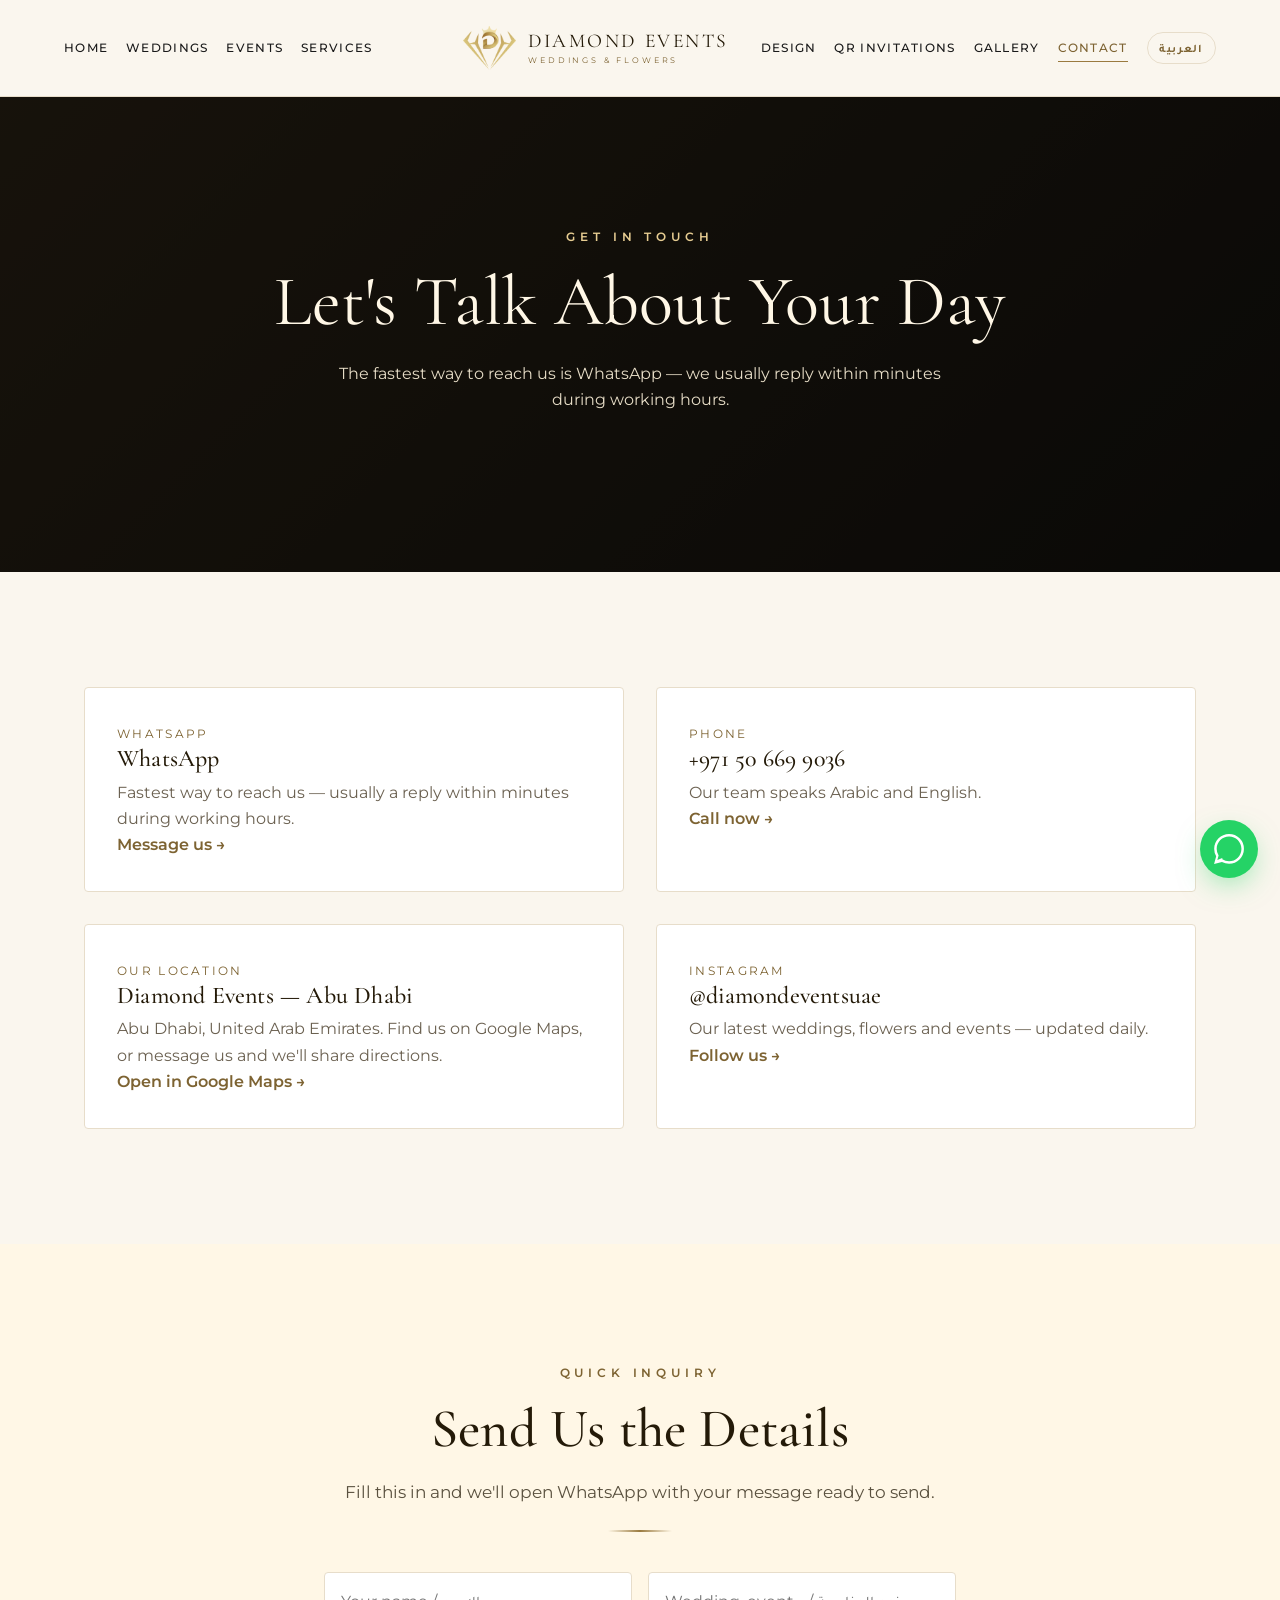
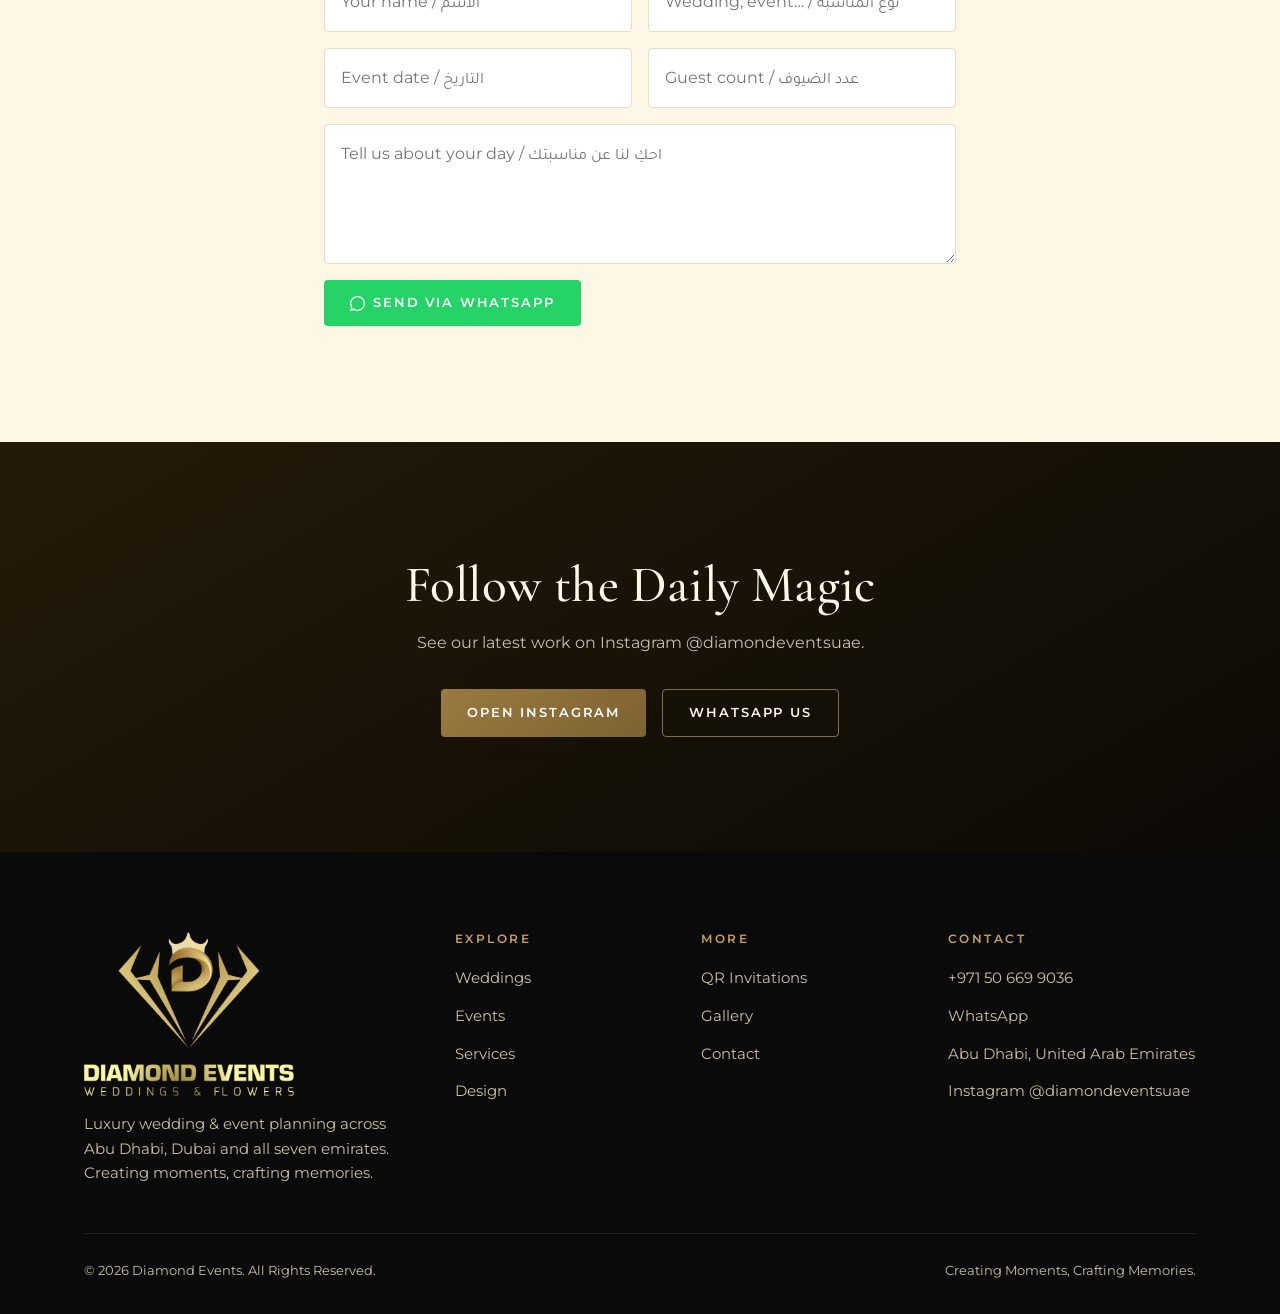
==== commit 0f2bd42d: "Finalize site: hero video, real contact details, Pages deploy - Add hero background video (compresse" ====
--- a/contact.html
+++ b/contact.html
@@ -4,7 +4,7 @@
   <meta charset="UTF-8">
   <meta name="viewport" content="width=device-width, initial-scale=1.0">
   <title>Contact | Diamond Events — Weddings & Events</title>
-  <meta name="description" content="Get in touch with Diamond Events — WhatsApp, phone, two Abu Dhabi offices and Instagram. We usually reply within minutes during working hours.">
+  <meta name="description" content="Get in touch with Diamond Events — WhatsApp, phone, Abu Dhabi location and Instagram. We usually reply within minutes during working hours.">
   <link rel="preconnect" href="https://fonts.googleapis.com">
   <link rel="preconnect" href="https://fonts.gstatic.com" crossorigin>
   <link href="https://fonts.googleapis.com/css2?family=Cormorant+Garamond:ital,wght@0,300;0,400;0,500;0,600;1,300;1,400&family=Montserrat:wght@300;400;500;600;700&family=Amiri:ital,wght@0,400;0,700;1,400&family=Tajawal:wght@300;400;500;700&display=swap" rel="stylesheet">
@@ -27,7 +27,7 @@
         <img class="brand__logo" src="assets/img/logo/logo-mark.png" alt="Diamond Events">
         <span class="brand__text">
           <span class="brand__word">Diamond Events</span>
-          <span class="brand__tag" data-ar><span class="lang-en">Weddings &amp; Flowers</span><span class="lang-ar">أعراس وزهور</span></span>
+          <span class="brand__tag" data-ar><span class="lang-en">Weddings &amp; Flowers</span><span class="lang-ar">للمناسبات والزهور</span></span>
         </span>
       </a>
       <nav class="nav nav--right" aria-label="Primary right">
@@ -75,25 +75,25 @@
           <span class="label" data-ar><span class="lang-en">WhatsApp</span><span class="lang-ar">واتساب</span></span>
           <h3>WhatsApp</h3>
           <p style="color:#6b6151" data-ar><span class="lang-en">Fastest way to reach us — usually a reply within minutes during working hours.</span><span class="lang-ar">أسرع وسيلة للوصول إلينا — ردّ عادةً خلال دقائق في ساعات العمل.</span></p>
-          <a href="https://wa.me/9710000000000" target="_blank" rel="noopener" data-ar><span class="lang-en">Message us →</span><span class="lang-ar">راسلنا ←</span></a>
+          <a href="https://wa.me/971506699036" target="_blank" rel="noopener" data-ar><span class="lang-en">Message us →</span><span class="lang-ar">راسلنا ←</span></a>
         </div>
         <div class="contact-card reveal">
           <span class="label" data-ar><span class="lang-en">Phone</span><span class="lang-ar">هاتف</span></span>
-          <h3>+971 50 000 0000</h3>
+          <h3>+971 50 669 9036</h3>
           <p style="color:#6b6151" data-ar><span class="lang-en">Our team speaks Arabic and English.</span><span class="lang-ar">فريقنا يتحدّث العربية والإنجليزية.</span></p>
-          <a href="tel:+97150000000" data-ar><span class="lang-en">Call now →</span><span class="lang-ar">اتصل الآن ←</span></a>
+          <a href="tel:+971506699036" data-ar><span class="lang-en">Call now →</span><span class="lang-ar">اتصل الآن ←</span></a>
         </div>
         <div class="contact-card reveal">
-          <span class="label" data-ar><span class="lang-en">Flagship Office</span><span class="lang-ar">المكتب الرئيسي</span></span>
-          <h3 data-ar><span class="lang-en">Office One — [Area]</span><span class="lang-ar">المكتب الأول — [المنطقة]</span></h3>
-          <p style="color:#6b6151" data-ar><span class="lang-en">[Street address line] · Abu Dhabi. Drop by to view our portfolio and meet the team.</span><span class="lang-ar">[العنوان] · أبوظبي. تفضّل بزيارتنا لمشاهدة أعمالنا ولقاء الفريق.</span></p>
-          <a href="https://maps.google.com" target="_blank" rel="noopener" data-ar><span class="lang-en">Open in Maps →</span><span class="lang-ar">افتح في الخرائط ←</span></a>
+          <span class="label" data-ar><span class="lang-en">Our Location</span><span class="lang-ar">موقعنا</span></span>
+          <h3 data-ar><span class="lang-en">Diamond Events — Abu Dhabi</span><span class="lang-ar">دايموند إيفنتس — أبوظبي</span></h3>
+          <p style="color:#6b6151" data-ar><span class="lang-en">Abu Dhabi, United Arab Emirates. Find us on Google Maps, or message us and we'll share directions.</span><span class="lang-ar">أبوظبي، الإمارات العربية المتحدة. جدنا على خرائط جوجل، أو راسلنا وسنرسل لك الاتجاهات.</span></p>
+          <a href="https://share.google/WbmNBpGF72yfdPQGA" target="_blank" rel="noopener" data-ar><span class="lang-en">Open in Google Maps →</span><span class="lang-ar">افتح في خرائط جوجل ←</span></a>
         </div>
         <div class="contact-card reveal">
-          <span class="label" data-ar><span class="lang-en">Second Office</span><span class="lang-ar">المكتب الثاني</span></span>
-          <h3 data-ar><span class="lang-en">Office Two — [Area]</span><span class="lang-ar">المكتب الثاني — [المنطقة]</span></h3>
-          <p style="color:#6b6151" data-ar><span class="lang-en">[Street address line] · Abu Dhabi.</span><span class="lang-ar">[العنوان] · أبوظبي.</span></p>
-          <a href="https://maps.google.com" target="_blank" rel="noopener" data-ar><span class="lang-en">Open in Maps →</span><span class="lang-ar">افتح في الخرائط ←</span></a>
+          <span class="label" data-ar><span class="lang-en">Instagram</span><span class="lang-ar">إنستغرام</span></span>
+          <h3>@diamondeventsuae</h3>
+          <p style="color:#6b6151" data-ar><span class="lang-en">Our latest weddings, flowers and events — updated daily.</span><span class="lang-ar">أحدث أعراسنا وزهورنا ومناسباتنا — تحديث يومي.</span></p>
+          <a href="https://www.instagram.com/diamondeventsuae/" target="_blank" rel="noopener" data-ar><span class="lang-en">Follow us →</span><span class="lang-ar">تابعنا ←</span></a>
         </div>
       </div>
     </div>
@@ -134,7 +134,7 @@
       <p data-ar><span class="lang-en">See our latest work on Instagram @diamondeventsuae.</span><span class="lang-ar">شاهد أحدث أعمالنا على إنستغرام @diamondeventsuae.</span></p>
       <div class="cta-row cta-row--center">
         <a class="btn btn--gold" href="https://www.instagram.com/diamondeventsuae/" target="_blank" rel="noopener" data-ar><span class="lang-en">Open Instagram</span><span class="lang-ar">افتح إنستغرام</span></a>
-        <a class="btn btn--light" href="https://wa.me/9710000000000" target="_blank" rel="noopener" data-ar><span class="lang-en">WhatsApp Us</span><span class="lang-ar">راسلنا على واتساب</span></a>
+        <a class="btn btn--light" href="https://wa.me/971506699036" target="_blank" rel="noopener" data-ar><span class="lang-en">WhatsApp Us</span><span class="lang-ar">راسلنا على واتساب</span></a>
       </div>
     </div>
   </section>
@@ -149,7 +149,8 @@
         </div>
         <div><h4 data-ar><span class="lang-en">Explore</span><span class="lang-ar">تصفّح</span></h4><ul><li><a href="weddings.html" data-ar><span class="lang-en">Weddings</span><span class="lang-ar">حفلات الزفاف</span></a></li><li><a href="events.html" data-ar><span class="lang-en">Events</span><span class="lang-ar">المناسبات</span></a></li><li><a href="services.html" data-ar><span class="lang-en">Services</span><span class="lang-ar">الخدمات</span></a></li><li><a href="design.html" data-ar><span class="lang-en">Design</span><span class="lang-ar">التصميم</span></a></li></ul></div>
         <div><h4 data-ar><span class="lang-en">More</span><span class="lang-ar">المزيد</span></h4><ul><li><a href="qr-invitations.html" data-ar><span class="lang-en">QR Invitations</span><span class="lang-ar">الدعوات الرقمية</span></a></li><li><a href="gallery.html" data-ar><span class="lang-en">Gallery</span><span class="lang-ar">المعرض</span></a></li><li><a href="contact.html" data-ar><span class="lang-en">Contact</span><span class="lang-ar">تواصل</span></a></li></ul></div>
-        <div><h4 data-ar><span class="lang-en">Contact</span><span class="lang-ar">تواصل</span></h4><ul><li><a href="tel:+97150000000">+971 50 000 0000</a></li><li><a href="https://wa.me/9710000000000" target="_blank" rel="noopener">WhatsApp</a></li><li>Office One — [Area], Abu Dhabi</li><li>Office Two — [Area], Abu Dhabi</li></ul></div>
+        <div><h4 data-ar><span class="lang-en">Contact</span><span class="lang-ar">تواصل</span></h4><ul><li><a href="tel:+971506699036">+971 50 669 9036</a></li><li><a href="https://wa.me/971506699036" target="_blank" rel="noopener">WhatsApp</a></li><li><a href="https://share.google/WbmNBpGF72yfdPQGA" target="_blank" rel="noopener">Abu Dhabi, United Arab Emirates</a></li>
+<li><a href="https://www.instagram.com/diamondeventsuae/" target="_blank" rel="noopener">Instagram @diamondeventsuae</a></li></ul></div>
       </div>
       <div class="footer__bottom">
         <span>© <span data-year>2026</span> Diamond Events. <span data-ar><span class="lang-en">All Rights Reserved.</span><span class="lang-ar">جميع الحقوق محفوظة.</span></span></span>
@@ -158,7 +159,7 @@
     </div>
   </footer>
 
-  <a class="wa-float" href="https://wa.me/9710000000000" target="_blank" rel="noopener" aria-label="WhatsApp">
+  <a class="wa-float" href="https://wa.me/971506699036" target="_blank" rel="noopener" aria-label="WhatsApp">
     <svg viewBox="0 0 24 24"><path d="M.057 24l1.687-6.163a11.867 11.867 0 01-1.587-5.945C.16 5.335 5.495 0 12.05 0a11.82 11.82 0 018.413 3.488 11.82 11.82 0 013.48 8.414c-.003 6.557-5.338 11.892-11.893 11.892a11.9 11.9 0 01-5.688-1.448L.057 24zm6.597-3.807c1.676.995 3.276 1.591 5.392 1.592 5.448 0 9.886-4.434 9.889-9.885.002-5.462-4.415-9.89-9.881-9.892-5.452 0-9.887 4.434-9.889 9.884a9.86 9.86 0 001.51 5.26l-.999 3.648 3.978-1.607z"/></svg>
   </a>
 
@@ -177,7 +178,7 @@
         'Guests: ' + (f.guests.value || '-'),
         'Message: ' + (f.message.value || '-')
       ];
-      var url = 'https://wa.me/9710000000000?text=' + encodeURIComponent(lines.join('\n'));
+      var url = 'https://wa.me/971506699036?text=' + encodeURIComponent(lines.join('\n'));
       window.open(url, '_blank', 'noopener');
     });
   </script>
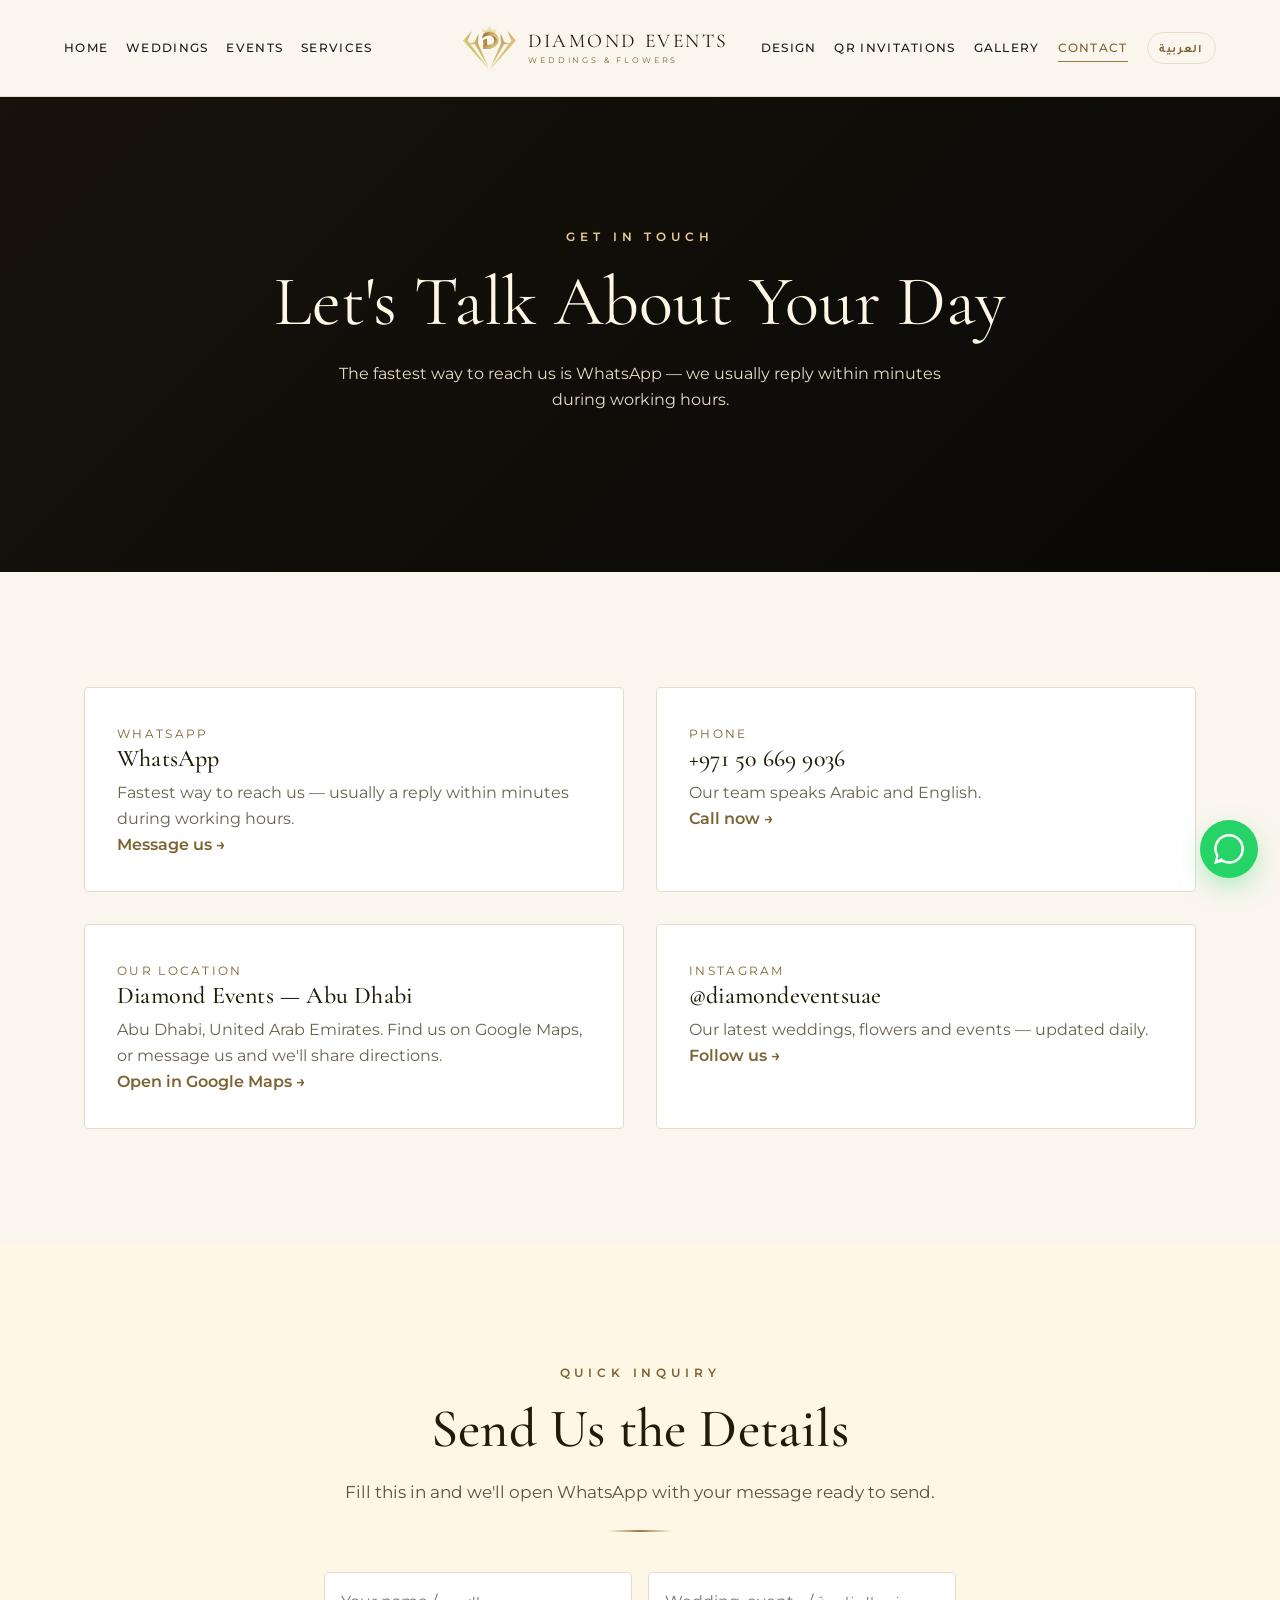
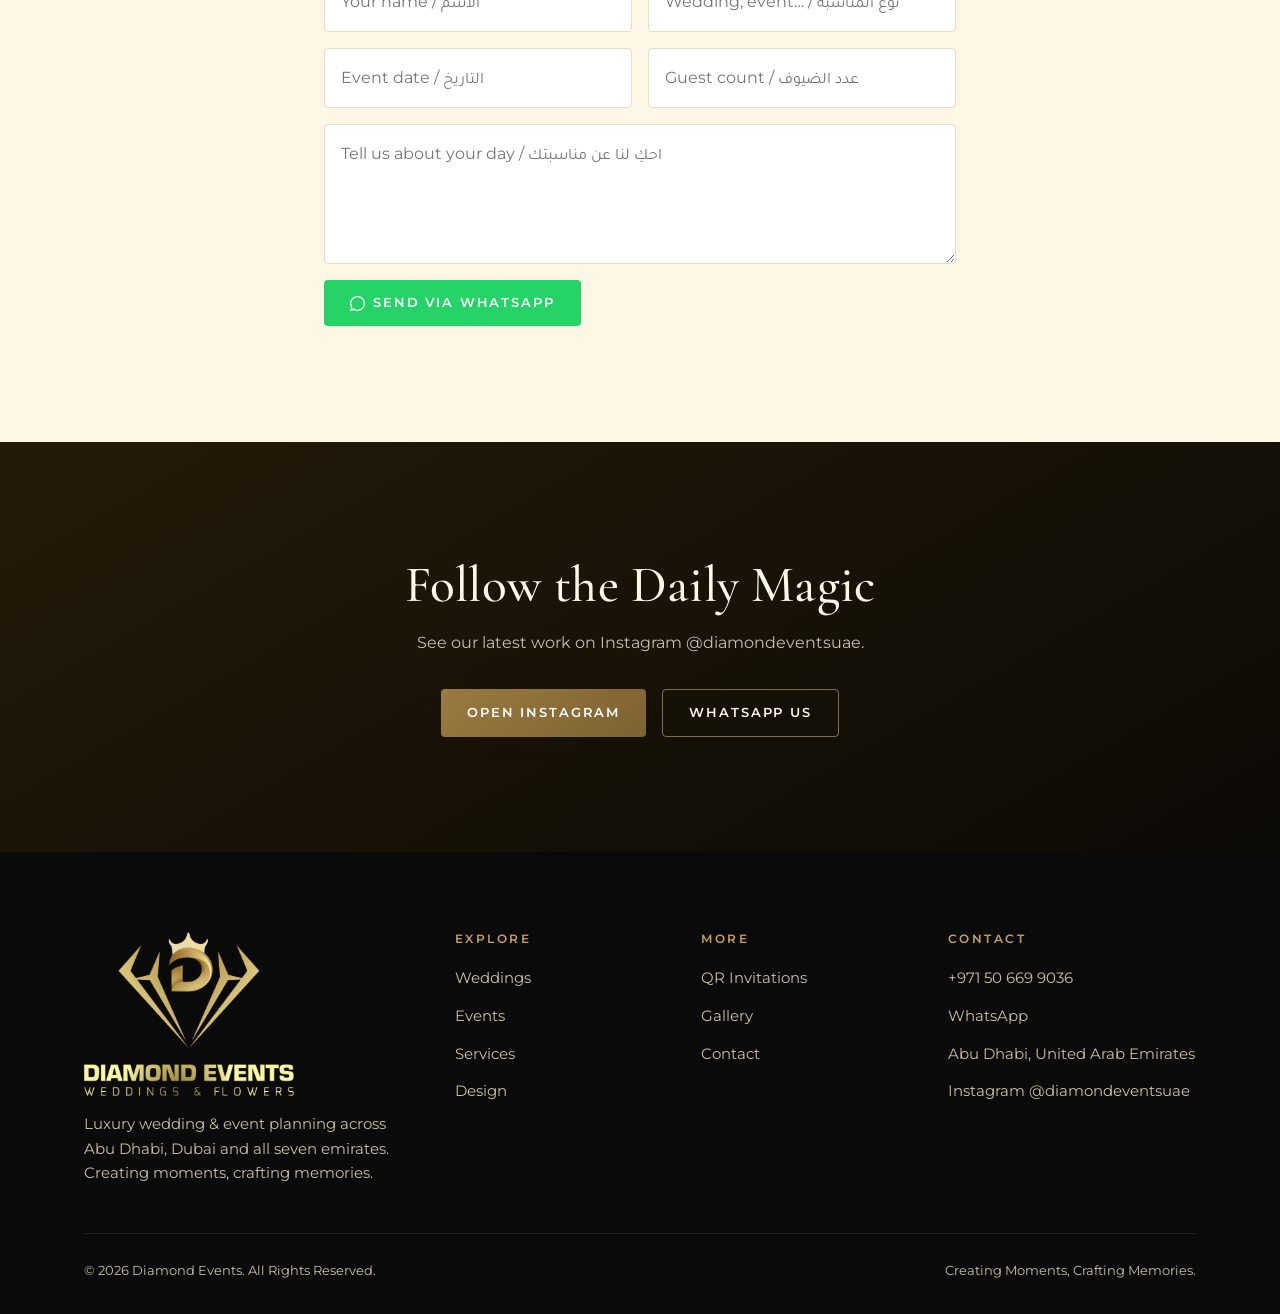
==== commit 6648efb6: "Add interactive experience layer and Medeem story page - New medeem.html: cinematic scrollytelling a" ====
--- a/contact.html
+++ b/contact.html
@@ -164,6 +164,7 @@
   </a>
 
   <script src="assets/js/main.js"></script>
+  <script src="assets/js/effects.js"></script>
   <script>
     // Compose a WhatsApp message from the inquiry form (no backend required)
     var form = document.getElementById('inquiry');
--- a/assets/css/styles.css
+++ b/assets/css/styles.css
@@ -514,3 +514,215 @@
 @media (prefers-reduced-motion: reduce) {
   *, *::before, *::after { animation-duration: .01ms !important; transition-duration: .01ms !important; scroll-behavior: auto; }
 }
+
+/* =========================================================================
+   Motion layer & interactive components
+   ========================================================================= */
+
+/* Scroll progress bar */
+.scroll-progress {
+  position: fixed; top: 0; left: 0; height: 3px; width: 100%;
+  transform-origin: 0 50%; transform: scaleX(0);
+  background: linear-gradient(90deg, var(--gold), var(--gold-pale));
+  z-index: 300; pointer-events: none;
+}
+
+/* Parallax media (JS drives transform) */
+.hero__media video, .hero__media img, .page-hero__media img { will-change: transform; }
+
+/* 3D tilt */
+.tilt-ready { transform-style: preserve-3d; will-change: transform; position: relative; }
+.tilt-glare {
+  position: absolute; inset: 0; border-radius: inherit; pointer-events: none;
+  background: radial-gradient(420px circle at var(--gx,50%) var(--gy,50%), rgba(255,247,230,.35), transparent 55%);
+  opacity: 0; transition: opacity .3s;
+}
+.tilt-ready:hover .tilt-glare { opacity: 1; }
+
+/* ---------------- Invite card (QR visual) ---------------- */
+.invite-card {
+  background: linear-gradient(165deg, #fffdf6, var(--cream));
+  border: 1px solid var(--gold-soft); border-radius: 10px;
+  padding: 2.2rem 2rem; text-align: center; max-width: 340px; margin-inline: auto;
+  box-shadow: 0 30px 70px -30px rgba(0,0,0,.65);
+}
+.invite-card img.mark { height: 46px; margin: 0 auto .9rem; }
+.invite-card .inv-eyebrow { font-size: .6rem; letter-spacing: .38em; text-transform: uppercase; color: var(--gold-deep); }
+.invite-card h4 { font-family: var(--serif); font-size: 1.7rem; color: var(--espresso); margin: .4rem 0 .1rem; }
+.invite-card .inv-date { font-size: .78rem; color: #6b6151; margin-bottom: 1.1rem; }
+.invite-card .inv-qr { width: 150px; height: 150px; margin: 0 auto; border-radius: 8px; border: 1px solid var(--line); }
+.invite-card .inv-note { margin-top: 1rem; font-size: .68rem; letter-spacing: .14em; text-transform: uppercase; color: var(--gold-deep); }
+
+/* ---------------- QR live showcase ---------------- */
+.qr-show { align-items: stretch; }
+.qr-panel {
+  background: #131009; border: 1px solid rgba(231,205,146,.16); border-radius: 12px;
+  padding: 1.6rem; display: flex; flex-direction: column; align-items: center; gap: 1rem;
+  overflow: hidden;
+}
+.qr-panel__label { font-size: .66rem; letter-spacing: .3em; text-transform: uppercase; color: var(--gold-light); }
+
+/* Phone mockup */
+.phone {
+  width: 240px; border-radius: 34px; border: 7px solid #000; background: #0b141a;
+  box-shadow: 0 30px 60px -25px rgba(0,0,0,.8); overflow: hidden; font-family: var(--sans);
+}
+.phone__top { display: flex; align-items: center; gap: .55rem; background: #1f2c33; padding: .6rem .8rem; }
+.phone__top img { width: 30px; height: 30px; border-radius: 50%; background: #0d1526; padding: 4px; }
+.phone__name { color: #e9edef; font-size: .72rem; font-weight: 600; line-height: 1.2; }
+.phone__status { color: #8696a0; font-size: .58rem; }
+.phone__chat { padding: .9rem .7rem 1.2rem; min-height: 320px; background:
+  linear-gradient(rgba(11,20,26,.93), rgba(11,20,26,.93)),
+  repeating-linear-gradient(45deg, #182229 0 12px, #131c22 12px 24px); }
+.chat-day { width: max-content; margin: 0 auto .8rem; background: #182229; color: #8696a0;
+  font-size: .56rem; letter-spacing: .1em; padding: .25em .9em; border-radius: 6px; }
+.typing {
+  width: max-content; background: #1f2c33; border-radius: 10px; padding: .55em .8em; display: flex; gap: 4px;
+  animation: typingCycle 9s infinite;
+}
+.typing i { width: 6px; height: 6px; border-radius: 50%; background: #8696a0; animation: blink 1.2s infinite; }
+.typing i:nth-child(2) { animation-delay: .2s; } .typing i:nth-child(3) { animation-delay: .4s; }
+@keyframes blink { 0%,80%,100%{opacity:.25} 40%{opacity:1} }
+@keyframes typingCycle { 0%{opacity:0; transform:translateY(6px)} 4%,18%{opacity:1; transform:none} 22%,100%{opacity:0; transform:translateY(-4px)} }
+.chat-invite {
+  margin-top: .6rem; background: #fffdf6; border-radius: 12px 12px 12px 4px; padding: 1rem .9rem; text-align: center;
+  transform-origin: 0 100%; animation: inviteCycle 9s infinite; opacity: 0;
+}
+@keyframes inviteCycle { 0%,20%{opacity:0; transform:scale(.85)} 26%{opacity:1; transform:scale(1.03)} 29%,96%{opacity:1; transform:scale(1)} 100%{opacity:0} }
+.chat-invite img.mark { height: 30px; margin: 0 auto .4rem; }
+.chat-invite .ci-eyebrow { font-size: .5rem; letter-spacing: .32em; text-transform: uppercase; color: var(--gold-deep); }
+.chat-invite h5 { font-family: var(--serif); font-size: 1.05rem; color: var(--espresso); margin: .2rem 0; }
+.chat-invite .ci-date { font-size: .58rem; color: #6b6151; margin-bottom: .5rem; }
+.chat-invite .ci-qr { width: 104px; height: 104px; margin: 0 auto; border-radius: 6px; animation: qrPulse 9s infinite; }
+@keyframes qrPulse { 0%,30%,100%{box-shadow:0 0 0 0 rgba(154,122,63,0)} 40%{box-shadow:0 0 0 8px rgba(154,122,63,.25)} 50%{box-shadow:0 0 0 0 rgba(154,122,63,0)} }
+.chat-invite .ci-note { font-size: .5rem; letter-spacing: .12em; text-transform: uppercase; color: var(--gold-deep); margin-top: .5rem; }
+
+/* Scanner */
+.scan-stage { width: 100%; max-width: 260px; aspect-ratio: 3/4; position: relative; display: grid; place-items: center; }
+.scan-frame {
+  width: 190px; height: 190px; border-radius: 14px; position: relative;
+  background: #fffdf6; display: grid; place-items: center;
+  animation: ticketCycle 8s infinite;
+}
+.scan-frame img { width: 150px; height: 150px; }
+.scan-frame::before, .scan-frame::after,
+.scan-corner::before, .scan-corner::after { content: ""; position: absolute; width: 26px; height: 26px; border: 3px solid var(--gold-light); }
+.scan-frame::before { top: -12px; left: -12px; border-right: none; border-bottom: none; border-radius: 6px 0 0 0; }
+.scan-frame::after { top: -12px; right: -12px; border-left: none; border-bottom: none; border-radius: 0 6px 0 0; }
+.scan-corner::before { bottom: -12px; left: -12px; border-right: none; border-top: none; border-radius: 0 0 0 6px; }
+.scan-corner::after { bottom: -12px; right: -12px; border-left: none; border-top: none; border-radius: 0 0 6px 0; }
+.scan-corner { position: absolute; inset: 0; }
+@keyframes ticketCycle { 0%{opacity:0; transform:translateY(26px) scale(.92)} 8%,72%{opacity:1; transform:none} 78%,100%{opacity:.25; transform:scale(.97)} }
+.scan-line {
+  position: absolute; left: 8%; right: 8%; height: 3px; border-radius: 3px;
+  background: linear-gradient(90deg, transparent, #35e07a, transparent);
+  filter: drop-shadow(0 0 8px #35e07a); animation: scanSweep 8s infinite; opacity: 0;
+}
+@keyframes scanSweep { 0%,10%{opacity:0; top:14%} 14%{opacity:1} 30%{top:82%} 46%{top:14%} 58%{opacity:1; top:60%} 62%{opacity:0} 100%{opacity:0} }
+.scan-ok {
+  position: absolute; inset: 0; display: grid; place-items: center; text-align: center;
+  animation: okCycle 8s infinite; opacity: 0;
+}
+.scan-ok .ok-ring {
+  width: 84px; height: 84px; border-radius: 50%; background: #0e2b1a; border: 2px solid #35e07a;
+  display: grid; place-items: center; color: #35e07a; font-size: 2.2rem; margin: 0 auto .7rem;
+  box-shadow: 0 0 40px rgba(53,224,122,.45);
+}
+.scan-ok p { color: #d9fbe7; font-size: .78rem; letter-spacing: .06em; }
+.scan-ok small { color: #7fd8a4; font-size: .6rem; letter-spacing: .2em; text-transform: uppercase; }
+@keyframes okCycle { 0%,60%{opacity:0; transform:scale(.8)} 66%{opacity:1; transform:scale(1.04)} 70%,94%{opacity:1; transform:scale(1)} 100%{opacity:0} }
+
+/* Dashboard */
+.qr-dash { width: 100%; max-width: 300px; background: #0d1a12; border: 1px solid rgba(53,224,122,.2); border-radius: 12px; padding: 1.1rem; color: #d9fbe7; }
+.qr-dash__head { display: flex; justify-content: space-between; align-items: center; margin-bottom: .9rem; }
+.qr-dash__title { font-size: .62rem; letter-spacing: .22em; text-transform: uppercase; color: #7fd8a4; }
+.live-dot { display: inline-flex; align-items: center; gap: .4em; font-size: .58rem; letter-spacing: .2em; color: #35e07a; }
+.live-dot::before { content: ""; width: 7px; height: 7px; border-radius: 50%; background: #35e07a; animation: pulse 1.6s infinite; }
+@keyframes pulse { 0%{box-shadow:0 0 0 0 rgba(53,224,122,.6)} 100%{box-shadow:0 0 0 10px rgba(53,224,122,0)} }
+.dash-main { display: flex; align-items: center; gap: 1rem; margin-bottom: .9rem; }
+.dash-ring { width: 92px; height: 92px; transform: rotate(-90deg); }
+.dash-ring .bg { fill: none; stroke: #163325; stroke-width: 8; }
+.dash-ring .fg { fill: none; stroke: #35e07a; stroke-width: 8; stroke-linecap: round;
+  stroke-dasharray: 264; stroke-dashoffset: 264; animation: ring 6s ease-out infinite; }
+@keyframes ring { 0%{stroke-dashoffset:264} 40%,90%{stroke-dashoffset:100} 100%{stroke-dashoffset:100} }
+.dash-nums strong { display: block; font-size: 1.5rem; font-family: var(--serif); color: #fff; }
+.dash-nums span { font-size: .62rem; letter-spacing: .14em; text-transform: uppercase; color: #7fd8a4; }
+.dash-row { display: flex; justify-content: space-between; font-size: .66rem; color: #bfe9cf;
+  border-top: 1px solid rgba(53,224,122,.12); padding: .5rem .1rem; opacity: 0; animation: rowIn 6s infinite; }
+.dash-row:nth-child(2) { animation-delay: .6s; } .dash-row:nth-child(3) { animation-delay: 1.2s; }
+.dash-row .ok { color: #35e07a; }
+@keyframes rowIn { 0%{opacity:0; transform:translateX(-10px)} 10%,90%{opacity:1; transform:none} 100%{opacity:1} }
+
+/* ---------------- 3D stage diorama ---------------- */
+.d3-wrap { position: relative; height: 100%; min-height: 420px; background: radial-gradient(circle at 50% 20%, #2a2114, #0c0a06 70%); border-radius: var(--radius); overflow: hidden; touch-action: pan-y; }
+.d3-viewport { position: absolute; inset: 0; perspective: 900px; display: grid; place-items: center; cursor: grab; }
+.d3-viewport:active { cursor: grabbing; }
+.d3-world { position: relative; width: 300px; height: 300px; transform-style: preserve-3d; }
+.d3-world * { position: absolute; transform-style: preserve-3d; }
+.d3-floor { width: 300px; height: 300px; left: 0; top: 60px; transform: rotateX(90deg); border-radius: 6px;
+  background:
+    repeating-linear-gradient(0deg, rgba(231,205,146,.13) 0 1px, transparent 1px 30px),
+    repeating-linear-gradient(90deg, rgba(231,205,146,.13) 0 1px, transparent 1px 30px),
+    radial-gradient(circle at 50% 45%, rgba(231,205,146,.16), rgba(20,15,6,.7) 70%);
+  border: 1px solid rgba(231,205,146,.25); }
+.d3-carpet { width: 60px; height: 190px; left: 120px; top: 120px; transform: rotateX(90deg) translateZ(1px);
+  background: linear-gradient(180deg, rgba(216,185,122,.6), rgba(154,122,63,.35)); border-radius: 3px; }
+.d3-stage { width: 170px; height: 34px; left: 65px; top: 28px; transform: translateZ(-118px);
+  background: linear-gradient(180deg, #3a2f1a, #241a08); border: 1px solid rgba(231,205,146,.35); border-radius: 3px; }
+.d3-stage-top { width: 170px; height: 46px; left: 65px; top: 5px; transform: translateZ(-95px) rotateX(90deg);
+  background: linear-gradient(180deg, rgba(231,205,146,.4), rgba(154,122,63,.25)); border-radius: 3px; }
+.d3-arch { width: 130px; height: 120px; left: 85px; top: -58px; transform: translateZ(-116px);
+  border: 5px solid var(--gold-light); border-bottom: none; border-radius: 70px 70px 0 0;
+  box-shadow: 0 0 26px rgba(197,160,95,.35), inset 0 0 18px rgba(197,160,95,.25); }
+.d3-arch--2 { width: 104px; height: 106px; left: 98px; top: -44px; border-color: rgba(231,205,146,.55); border-width: 3px; }
+.d3-flower { width: 46px; height: 46px; border-radius: 50%;
+  background: radial-gradient(circle at 35% 35%, #f6c9d4, #d98aa5 55%, #b25f83); box-shadow: 0 0 18px rgba(217,138,165,.5); }
+.d3-flower--l { left: 66px; top: -66px; transform: translateZ(-114px); }
+.d3-flower--r { left: 188px; top: -66px; transform: translateZ(-114px); width: 40px; height: 40px; }
+.d3-flower--s { left: 84px; top: -6px; transform: translateZ(-110px); width: 30px; height: 30px; }
+.d3-table { width: 44px; height: 44px; border-radius: 50%; transform-origin: center;
+  background: radial-gradient(circle at 40% 35%, #fff7e6, #d8b97a 75%); border: 1px solid rgba(122,95,45,.6);
+  box-shadow: 0 0 14px rgba(0,0,0,.5); }
+.d3-hint { position: absolute; bottom: 14px; left: 50%; transform: translateX(-50%); white-space: nowrap;
+  font-size: .62rem; letter-spacing: .26em; text-transform: uppercase; color: var(--gold-pale);
+  border: 1px solid rgba(231,205,146,.35); padding: .5em 1.2em; border-radius: 999px; background: rgba(10,8,4,.55); backdrop-filter: blur(4px); }
+.d3-views { position: absolute; top: 12px; inset-inline-end: 12px; display: flex; gap: .4rem; }
+.d3-views button { font-size: .58rem; letter-spacing: .18em; text-transform: uppercase; color: var(--gold-pale);
+  border: 1px solid rgba(231,205,146,.35); border-radius: 999px; padding: .45em 1em; background: rgba(10,8,4,.55); transition: .25s; }
+.d3-views button:hover, .d3-views button.is-on { background: var(--gold); color: #fff; border-color: var(--gold); }
+
+/* ---------------- Sketch <-> Reality slider ---------------- */
+.cslider { position: relative; overflow: hidden; border-radius: var(--radius); height: 100%; min-height: 420px; box-shadow: var(--shadow); }
+.cslider > img { width: 100%; height: 100%; object-fit: cover; display: block; position: absolute; inset: 0; }
+.cslider__top { position: absolute; inset: 0; clip-path: inset(0 calc(100% - var(--pos, 50%)) 0 0); }
+.cslider__top img { width: 100%; height: 100%; object-fit: cover;
+  filter: grayscale(1) contrast(1.35) brightness(1.15) sepia(.22); }
+.cslider__top::after { content: ""; position: absolute; inset: 0;
+  background: repeating-linear-gradient(115deg, rgba(255,255,255,.08) 0 2px, transparent 2px 5px); mix-blend-mode: overlay; }
+.cslider__bar { position: absolute; top: 0; bottom: 0; left: var(--pos, 50%); width: 2px; background: var(--gold-pale);
+  box-shadow: 0 0 14px rgba(231,205,146,.8); transform: translateX(-1px); pointer-events: none; }
+.cslider__bar::after { content: "⇄"; position: absolute; top: 50%; left: 50%; transform: translate(-50%,-50%);
+  width: 44px; height: 44px; border-radius: 50%; background: var(--gold); color: #fff; display: grid; place-items: center; font-size: 1.1rem; }
+.cslider input[type="range"] { position: absolute; inset: 0; width: 100%; height: 100%; opacity: 0; cursor: ew-resize; margin: 0; }
+.cslider__tag { position: absolute; top: 14px; font-size: .6rem; letter-spacing: .26em; text-transform: uppercase;
+  padding: .5em 1.1em; border-radius: 999px; background: rgba(10,8,4,.6); color: var(--gold-pale); border: 1px solid rgba(231,205,146,.4); pointer-events: none; }
+.cslider__tag--a { left: 14px; } .cslider__tag--b { right: 14px; }
+
+/* ---------------- Gallery: Medeem story banner ---------------- */
+.story-banner { position: relative; border-radius: 8px; overflow: hidden; min-height: 340px;
+  display: grid; align-items: end; box-shadow: var(--shadow); }
+.story-banner img { position: absolute; inset: 0; width: 100%; height: 100%; object-fit: cover; transition: transform 6s var(--ease); }
+.story-banner:hover img { transform: scale(1.06); }
+.story-banner::after { content: ""; position: absolute; inset: 0; background: linear-gradient(180deg, rgba(10,8,4,.05) 30%, rgba(10,8,4,.82)); }
+.story-banner__body { position: relative; z-index: 1; padding: clamp(1.4rem, 4vw, 2.6rem); color: var(--cream); }
+.story-banner__body h3 { font-size: clamp(1.7rem, 3.4vw, 2.6rem); color: var(--cream); }
+.story-banner__body p { color: #e6dcc6; max-width: 52ch; margin: .5rem 0 1.2rem; }
+
+@media (max-width: 860px) {
+  .qr-show { grid-template-columns: 1fr; }
+  .d3-wrap, .cslider { min-height: 340px; }
+}
+@media (prefers-reduced-motion: reduce) {
+  .typing, .chat-invite, .scan-frame, .scan-line, .scan-ok, .dash-ring .fg, .dash-row { animation: none !important; opacity: 1 !important; }
+  .scan-line { display: none; }
+}
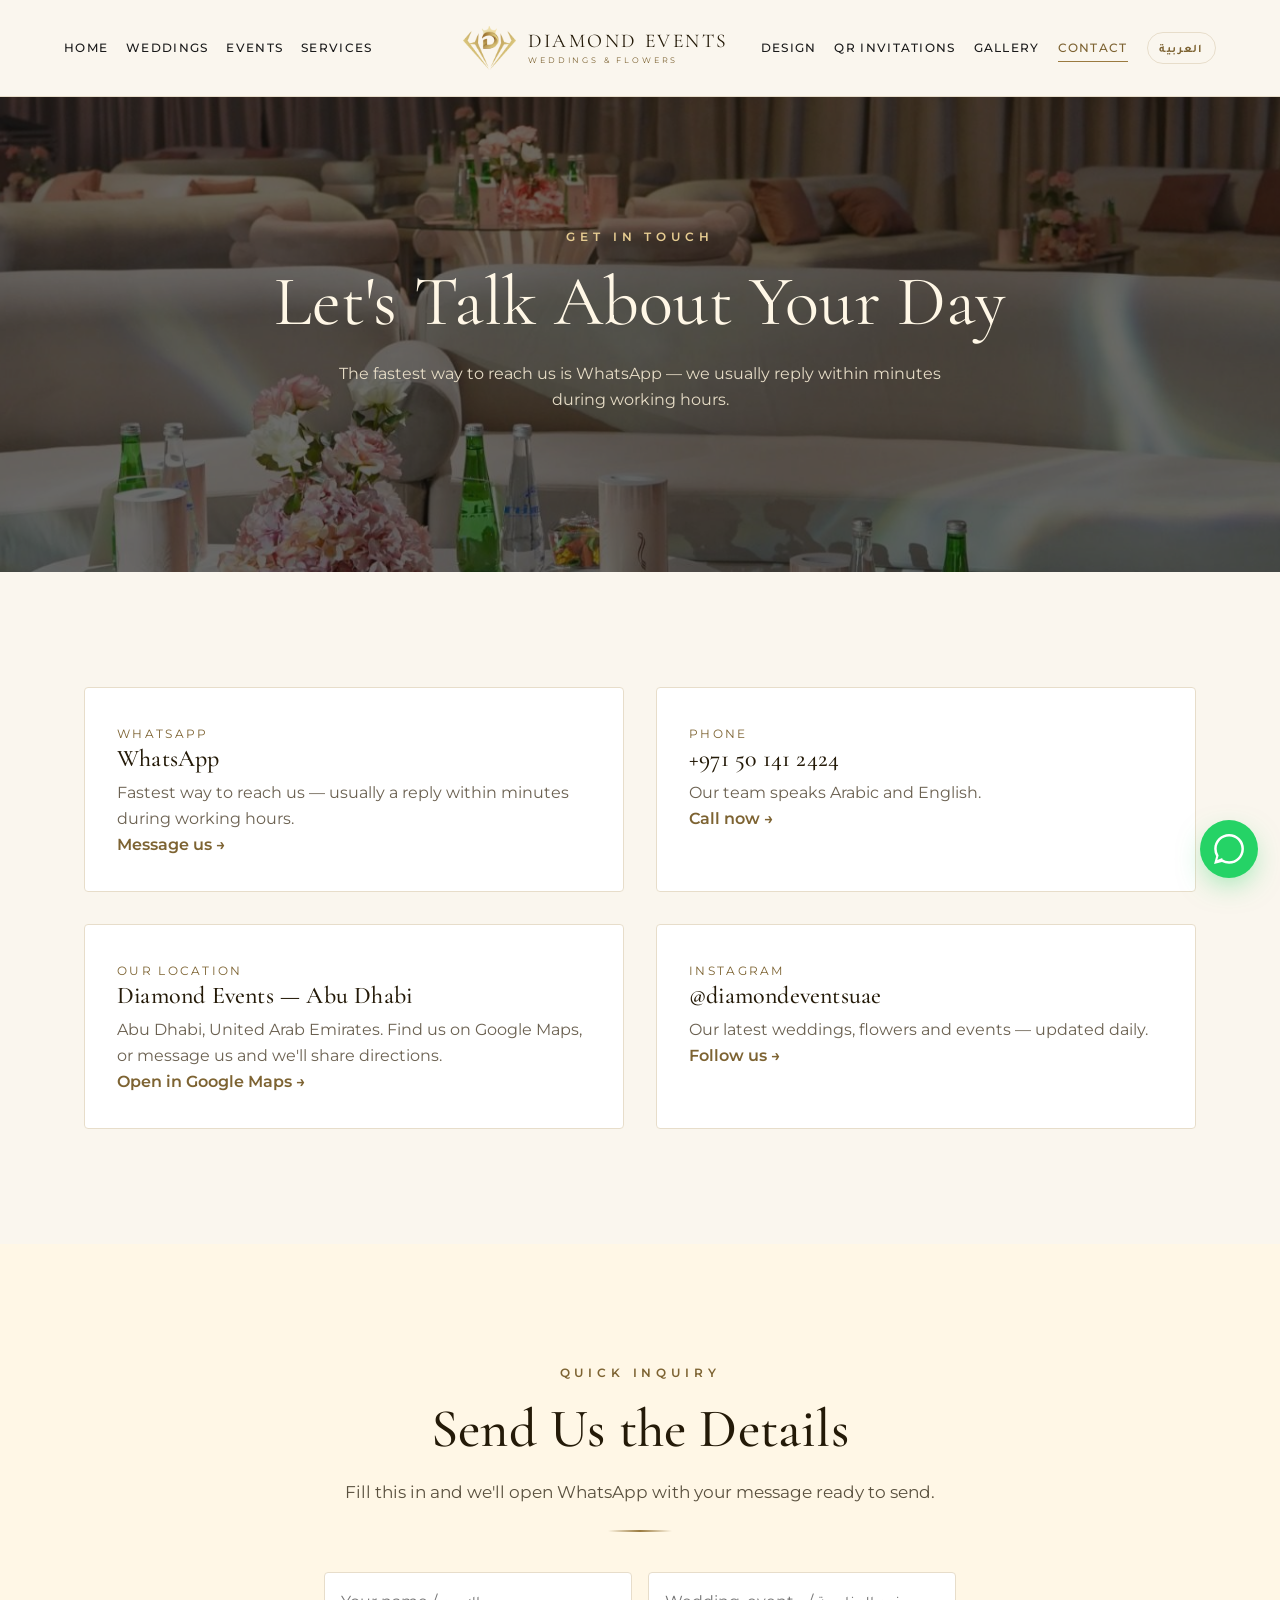
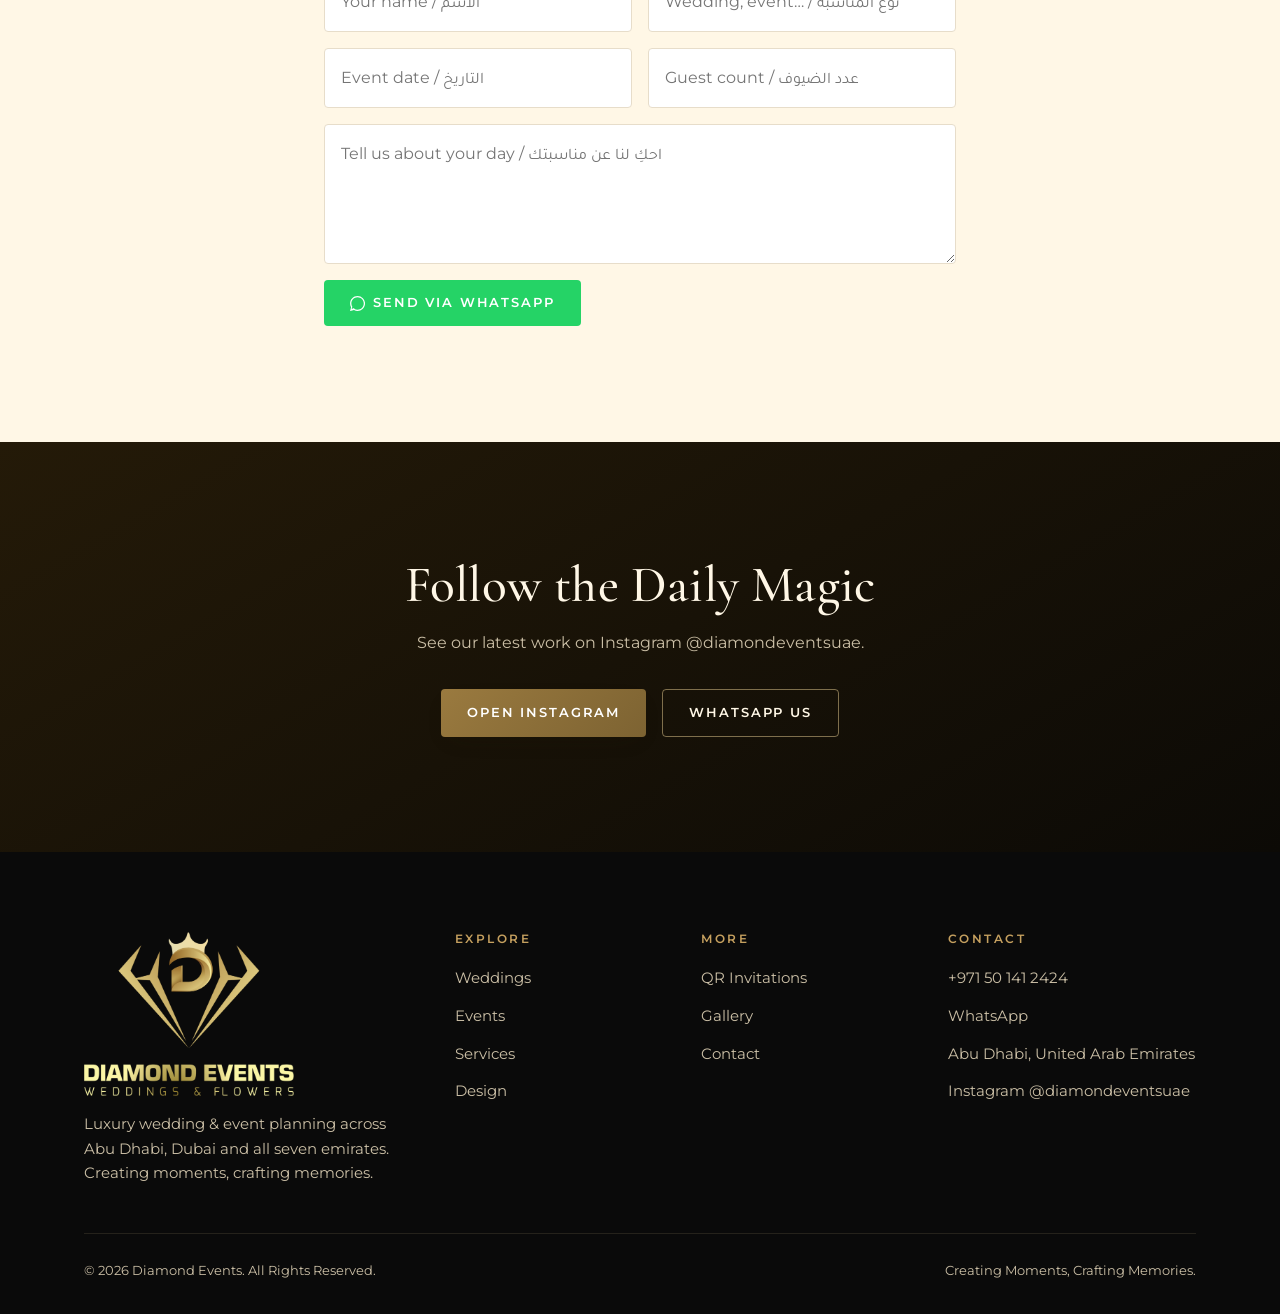
==== commit 6c9101d2: "Photo reel, services showcase, contact number update - Update phone/WhatsApp everywhere to +971 50 1" ====
--- a/contact.html
+++ b/contact.html
@@ -59,7 +59,7 @@
 
   <!-- PAGE HERO -->
   <section class="page-hero" style="padding-block:clamp(90px,14vh,150px)">
-    <div class="page-hero__media"><!-- <img src="assets/img/contact-hero.jpg" alt=""> --></div>
+    <div class="page-hero__media"><img src="assets/img/gallery/medeem/medeem-02.jpg" alt="Diamond Events lounge styling"></div>
     <div class="container">
       <span class="eyebrow" style="color:var(--gold-pale)" data-ar><span class="lang-en">Get in Touch</span><span class="lang-ar">تواصل معنا</span></span>
       <h1 data-ar><span class="lang-en">Let's Talk About Your Day</span><span class="lang-ar">لنتحدّث عن يومك</span></h1>
@@ -75,13 +75,13 @@
           <span class="label" data-ar><span class="lang-en">WhatsApp</span><span class="lang-ar">واتساب</span></span>
           <h3>WhatsApp</h3>
           <p style="color:#6b6151" data-ar><span class="lang-en">Fastest way to reach us — usually a reply within minutes during working hours.</span><span class="lang-ar">أسرع وسيلة للوصول إلينا — ردّ عادةً خلال دقائق في ساعات العمل.</span></p>
-          <a href="https://wa.me/971506699036" target="_blank" rel="noopener" data-ar><span class="lang-en">Message us →</span><span class="lang-ar">راسلنا ←</span></a>
+          <a href="https://wa.me/971501412424" target="_blank" rel="noopener" data-ar><span class="lang-en">Message us →</span><span class="lang-ar">راسلنا ←</span></a>
         </div>
         <div class="contact-card reveal">
           <span class="label" data-ar><span class="lang-en">Phone</span><span class="lang-ar">هاتف</span></span>
-          <h3>+971 50 669 9036</h3>
+          <h3>+971 50 141 2424</h3>
           <p style="color:#6b6151" data-ar><span class="lang-en">Our team speaks Arabic and English.</span><span class="lang-ar">فريقنا يتحدّث العربية والإنجليزية.</span></p>
-          <a href="tel:+971506699036" data-ar><span class="lang-en">Call now →</span><span class="lang-ar">اتصل الآن ←</span></a>
+          <a href="tel:+971501412424" data-ar><span class="lang-en">Call now →</span><span class="lang-ar">اتصل الآن ←</span></a>
         </div>
         <div class="contact-card reveal">
           <span class="label" data-ar><span class="lang-en">Our Location</span><span class="lang-ar">موقعنا</span></span>
@@ -134,7 +134,7 @@
       <p data-ar><span class="lang-en">See our latest work on Instagram @diamondeventsuae.</span><span class="lang-ar">شاهد أحدث أعمالنا على إنستغرام @diamondeventsuae.</span></p>
       <div class="cta-row cta-row--center">
         <a class="btn btn--gold" href="https://www.instagram.com/diamondeventsuae/" target="_blank" rel="noopener" data-ar><span class="lang-en">Open Instagram</span><span class="lang-ar">افتح إنستغرام</span></a>
-        <a class="btn btn--light" href="https://wa.me/971506699036" target="_blank" rel="noopener" data-ar><span class="lang-en">WhatsApp Us</span><span class="lang-ar">راسلنا على واتساب</span></a>
+        <a class="btn btn--light" href="https://wa.me/971501412424" target="_blank" rel="noopener" data-ar><span class="lang-en">WhatsApp Us</span><span class="lang-ar">راسلنا على واتساب</span></a>
       </div>
     </div>
   </section>
@@ -149,7 +149,7 @@
         </div>
         <div><h4 data-ar><span class="lang-en">Explore</span><span class="lang-ar">تصفّح</span></h4><ul><li><a href="weddings.html" data-ar><span class="lang-en">Weddings</span><span class="lang-ar">حفلات الزفاف</span></a></li><li><a href="events.html" data-ar><span class="lang-en">Events</span><span class="lang-ar">المناسبات</span></a></li><li><a href="services.html" data-ar><span class="lang-en">Services</span><span class="lang-ar">الخدمات</span></a></li><li><a href="design.html" data-ar><span class="lang-en">Design</span><span class="lang-ar">التصميم</span></a></li></ul></div>
         <div><h4 data-ar><span class="lang-en">More</span><span class="lang-ar">المزيد</span></h4><ul><li><a href="qr-invitations.html" data-ar><span class="lang-en">QR Invitations</span><span class="lang-ar">الدعوات الرقمية</span></a></li><li><a href="gallery.html" data-ar><span class="lang-en">Gallery</span><span class="lang-ar">المعرض</span></a></li><li><a href="contact.html" data-ar><span class="lang-en">Contact</span><span class="lang-ar">تواصل</span></a></li></ul></div>
-        <div><h4 data-ar><span class="lang-en">Contact</span><span class="lang-ar">تواصل</span></h4><ul><li><a href="tel:+971506699036">+971 50 669 9036</a></li><li><a href="https://wa.me/971506699036" target="_blank" rel="noopener">WhatsApp</a></li><li><a href="https://share.google/WbmNBpGF72yfdPQGA" target="_blank" rel="noopener">Abu Dhabi, United Arab Emirates</a></li>
+        <div><h4 data-ar><span class="lang-en">Contact</span><span class="lang-ar">تواصل</span></h4><ul><li><a href="tel:+971501412424">+971 50 141 2424</a></li><li><a href="https://wa.me/971501412424" target="_blank" rel="noopener">WhatsApp</a></li><li><a href="https://share.google/WbmNBpGF72yfdPQGA" target="_blank" rel="noopener">Abu Dhabi, United Arab Emirates</a></li>
 <li><a href="https://www.instagram.com/diamondeventsuae/" target="_blank" rel="noopener">Instagram @diamondeventsuae</a></li></ul></div>
       </div>
       <div class="footer__bottom">
@@ -159,7 +159,7 @@
     </div>
   </footer>
 
-  <a class="wa-float" href="https://wa.me/971506699036" target="_blank" rel="noopener" aria-label="WhatsApp">
+  <a class="wa-float" href="https://wa.me/971501412424" target="_blank" rel="noopener" aria-label="WhatsApp">
     <svg viewBox="0 0 24 24"><path d="M.057 24l1.687-6.163a11.867 11.867 0 01-1.587-5.945C.16 5.335 5.495 0 12.05 0a11.82 11.82 0 018.413 3.488 11.82 11.82 0 013.48 8.414c-.003 6.557-5.338 11.892-11.893 11.892a11.9 11.9 0 01-5.688-1.448L.057 24zm6.597-3.807c1.676.995 3.276 1.591 5.392 1.592 5.448 0 9.886-4.434 9.889-9.885.002-5.462-4.415-9.89-9.881-9.892-5.452 0-9.887 4.434-9.889 9.884a9.86 9.86 0 001.51 5.26l-.999 3.648 3.978-1.607z"/></svg>
   </a>
 
@@ -179,7 +179,7 @@
         'Guests: ' + (f.guests.value || '-'),
         'Message: ' + (f.message.value || '-')
       ];
-      var url = 'https://wa.me/971506699036?text=' + encodeURIComponent(lines.join('\n'));
+      var url = 'https://wa.me/971501412424?text=' + encodeURIComponent(lines.join('\n'));
       window.open(url, '_blank', 'noopener');
     });
   </script>
--- a/assets/css/styles.css
+++ b/assets/css/styles.css
@@ -726,3 +726,56 @@
   .typing, .chat-invite, .scan-frame, .scan-line, .scan-ok, .dash-ring .fg, .dash-row { animation: none !important; opacity: 1 !important; }
   .scan-line { display: none; }
 }
+
+/* ---------------- Infinite photo reel ---------------- */
+.reel {
+  overflow: hidden; padding-block: 1rem;
+  -webkit-mask: linear-gradient(90deg, transparent 0%, #000 8%, #000 92%, transparent 100%);
+          mask: linear-gradient(90deg, transparent 0%, #000 8%, #000 92%, transparent 100%);
+}
+.reel__track { display: flex; gap: clamp(.9rem, 1.6vw, 1.5rem); width: max-content; animation: reelScroll 48s linear infinite; will-change: transform; }
+.reel:hover .reel__track { animation-play-state: paused; }
+.reel__item {
+  flex: none; width: clamp(180px, 23vw, 320px); aspect-ratio: 1; border-radius: 14px; overflow: hidden;
+  box-shadow: 0 24px 50px -22px rgba(36,26,8,.5); transition: transform .35s var(--ease), filter .35s;
+}
+.reel__item img { width: 100%; height: 100%; object-fit: cover; }
+.reel__item:hover { transform: scale(1.05); filter: brightness(1.08); }
+@keyframes reelScroll { to { transform: translateX(-50%); } }
+@media (prefers-reduced-motion: reduce) {
+  .reel { -webkit-mask: none; mask: none; overflow-x: auto; }
+  .reel__track { animation: none; }
+}
+
+/* ---------------- Services showcase (hover list <-> preview) ---------------- */
+.svcx { display: grid; grid-template-columns: 1.05fr .95fr; gap: clamp(2rem, 4.5vw, 4.5rem); align-items: start; }
+.svcx__list { border-top: 1px solid var(--line); }
+.svcx-item { border-bottom: 1px solid var(--line); padding: 1.35rem .2rem; cursor: pointer; outline: none; }
+.svcx-item__t {
+  font-family: var(--serif); font-size: clamp(1.3rem, 2.2vw, 1.65rem); color: var(--espresso);
+  display: flex; align-items: baseline; gap: .9rem; transition: color .3s, transform .35s var(--ease);
+}
+html[lang="ar"] .svcx-item__t { font-family: var(--serif-ar); }
+.svcx-item__n { font-family: var(--sans); font-size: .72rem; letter-spacing: .18em; color: var(--gold); flex: none; }
+.svcx-item__d { color: #6b6151; font-size: .92rem; margin-top: .35rem; max-width: 54ch;
+  opacity: .75; transition: opacity .3s; }
+.svcx-item:hover .svcx-item__t, .svcx-item.is-on .svcx-item__t { color: var(--gold-deep); transform: translateX(10px); }
+html[dir="rtl"] .svcx-item:hover .svcx-item__t, html[dir="rtl"] .svcx-item.is-on .svcx-item__t { transform: translateX(-10px); }
+.svcx-item.is-on .svcx-item__d { opacity: 1; }
+.svcx__preview {
+  position: sticky; top: calc(var(--header-h) + 24px);
+  aspect-ratio: 3/4; border-radius: 10px; overflow: hidden; box-shadow: var(--shadow); background: var(--espresso);
+}
+.svcx__preview img {
+  position: absolute; inset: 0; width: 100%; height: 100%; object-fit: cover;
+  opacity: 0; transform: scale(1.07); transition: opacity .55s var(--ease), transform 1.8s var(--ease);
+}
+.svcx__preview img.is-on { opacity: 1; transform: scale(1); }
+.svcx__preview::after {
+  content: ""; position: absolute; inset: 0;
+  background: linear-gradient(180deg, transparent 60%, rgba(20,15,6,.45));
+}
+@media (max-width: 900px) {
+  .svcx { grid-template-columns: 1fr; }
+  .svcx__preview { display: none; }
+}
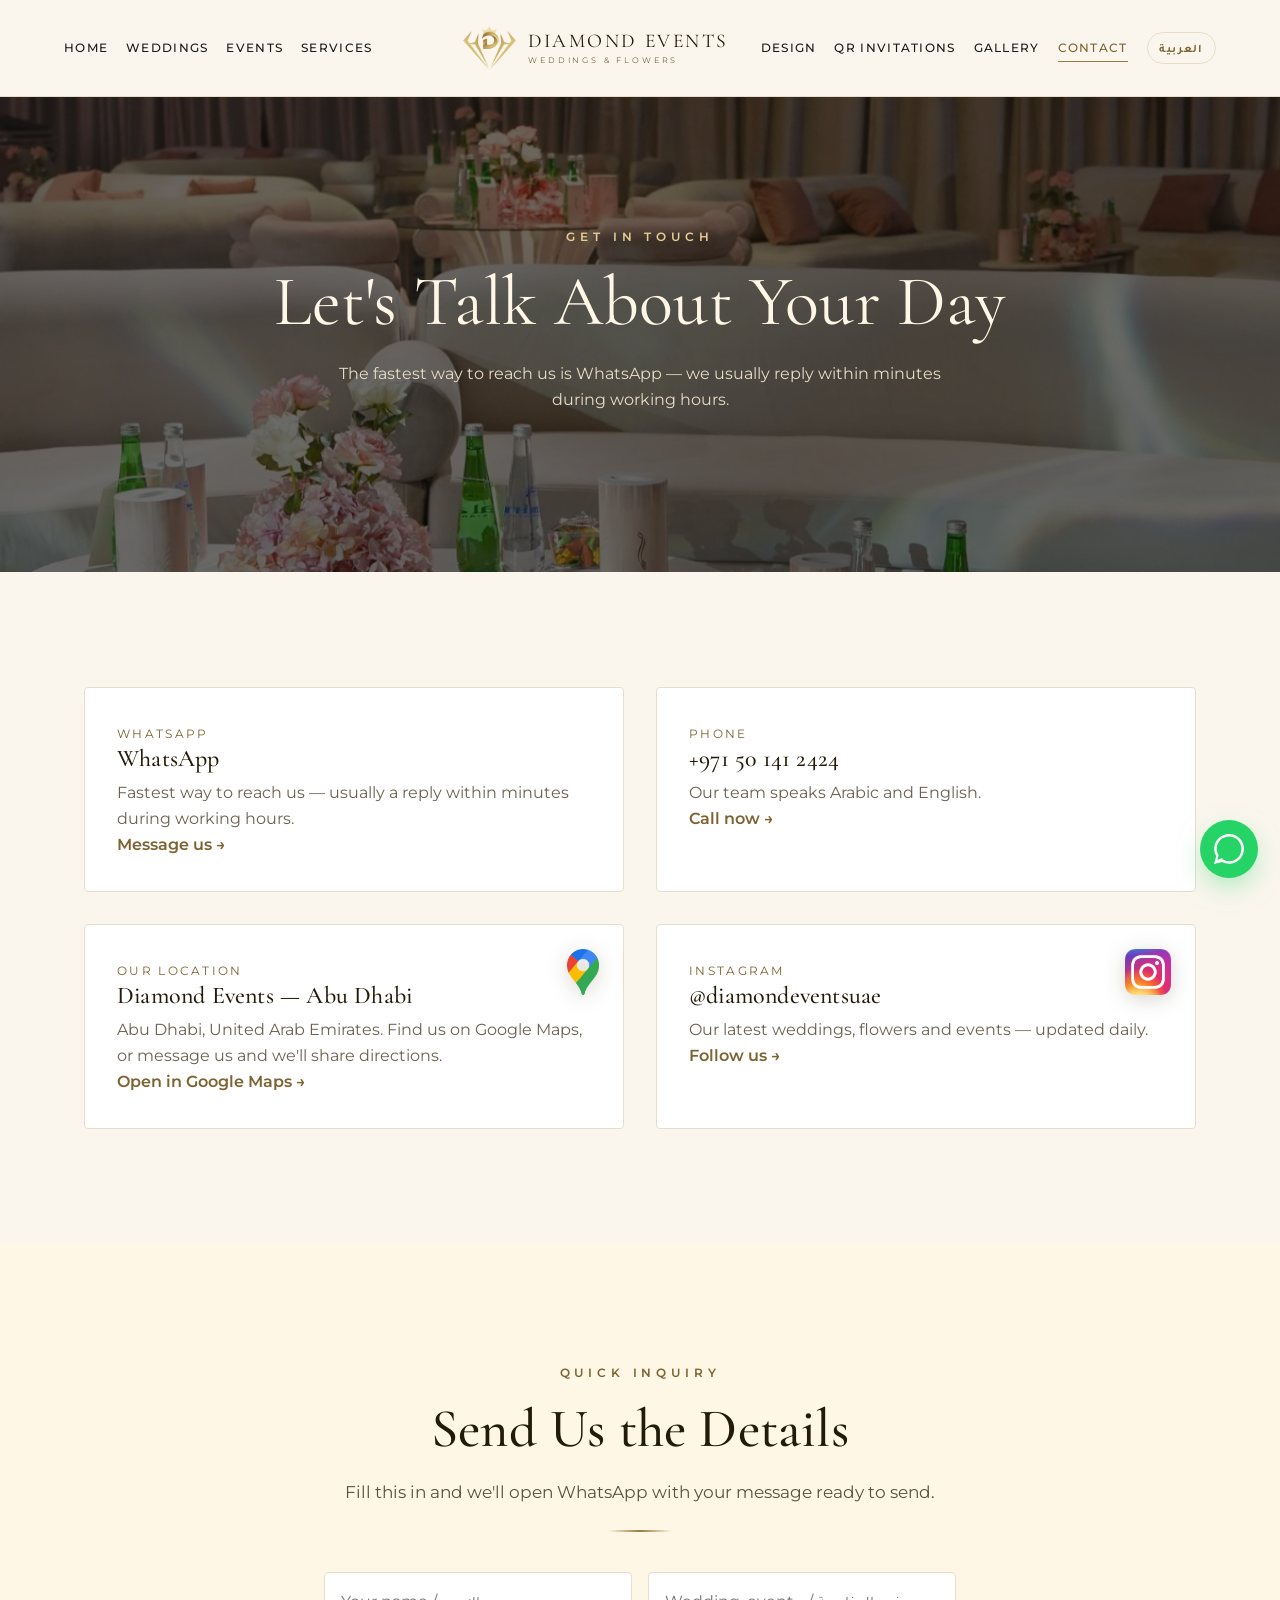
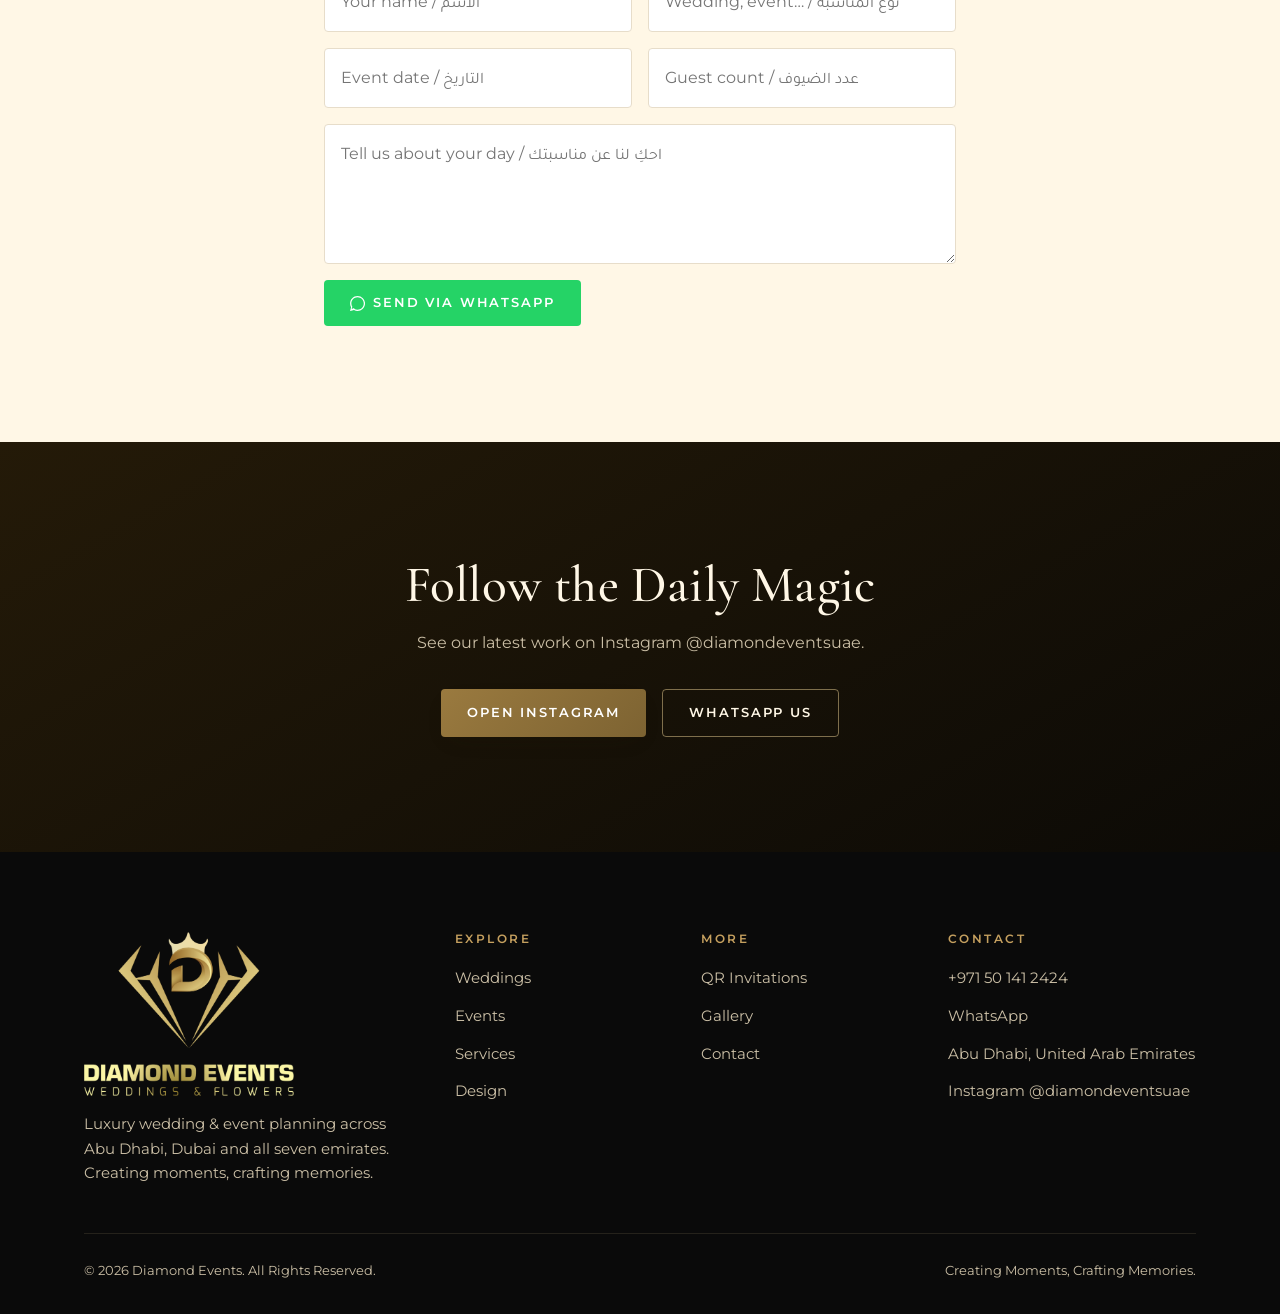
==== commit 5cdab0ac: "Add Google Maps and Instagram logos to contact cards Place the Google Maps pin on the Location card " ====
--- a/contact.html
+++ b/contact.html
@@ -84,12 +84,14 @@
           <a href="tel:+971501412424" data-ar><span class="lang-en">Call now →</span><span class="lang-ar">اتصل الآن ←</span></a>
         </div>
         <div class="contact-card reveal">
+          <img class="contact-card__logo" src="assets/img/icons/gmaps-pin.png" alt="Google Maps">
           <span class="label" data-ar><span class="lang-en">Our Location</span><span class="lang-ar">موقعنا</span></span>
           <h3 data-ar><span class="lang-en">Diamond Events — Abu Dhabi</span><span class="lang-ar">دايموند إيفنتس — أبوظبي</span></h3>
           <p style="color:#6b6151" data-ar><span class="lang-en">Abu Dhabi, United Arab Emirates. Find us on Google Maps, or message us and we'll share directions.</span><span class="lang-ar">أبوظبي، الإمارات العربية المتحدة. جدنا على خرائط جوجل، أو راسلنا وسنرسل لك الاتجاهات.</span></p>
           <a href="https://share.google/WbmNBpGF72yfdPQGA" target="_blank" rel="noopener" data-ar><span class="lang-en">Open in Google Maps →</span><span class="lang-ar">افتح في خرائط جوجل ←</span></a>
         </div>
         <div class="contact-card reveal">
+          <img class="contact-card__logo" src="assets/img/icons/instagram.png" alt="Instagram">
           <span class="label" data-ar><span class="lang-en">Instagram</span><span class="lang-ar">إنستغرام</span></span>
           <h3>@diamondeventsuae</h3>
           <p style="color:#6b6151" data-ar><span class="lang-en">Our latest weddings, flowers and events — updated daily.</span><span class="lang-ar">أحدث أعراسنا وزهورنا ومناسباتنا — تحديث يومي.</span></p>
--- a/assets/css/styles.css
+++ b/assets/css/styles.css
@@ -779,3 +779,97 @@
   .svcx { grid-template-columns: 1fr; }
   .svcx__preview { display: none; }
 }
+
+/* ---------------- Page-hero video ---------------- */
+.page-hero__media video { width: 100%; height: 100%; object-fit: cover; }
+
+/* ---------------- Specialty photo tiles (home) ---------------- */
+.spec-grid { display: grid; grid-template-columns: repeat(5, 1fr); gap: .9rem; }
+.spec-tile {
+  position: relative; aspect-ratio: 3/4; border-radius: 12px; overflow: hidden;
+  display: flex; align-items: flex-end; box-shadow: 0 20px 45px -24px rgba(36,26,8,.55);
+}
+.spec-tile img { position: absolute; inset: 0; width: 100%; height: 100%; object-fit: cover;
+  transition: transform .8s var(--ease), filter .5s; }
+.spec-tile::after { content: ""; position: absolute; inset: 0;
+  background: linear-gradient(180deg, rgba(20,15,6,.05) 35%, rgba(20,15,6,.86));
+  transition: background .5s; }
+.spec-tile:hover img { transform: scale(1.08); filter: brightness(1.05); }
+.spec-tile__body { position: relative; z-index: 1; padding: 1.1rem 1.1rem 1.2rem; width: 100%; color: var(--cream); }
+.spec-tile__t { font-family: var(--serif); font-size: 1.3rem; line-height: 1.15; }
+html[lang="ar"] .spec-tile__t { font-family: var(--serif-ar); }
+.spec-tile__d { font-size: .78rem; color: #e6dcc6; max-height: 0; opacity: 0; overflow: hidden;
+  transition: max-height .5s var(--ease), opacity .5s, margin .5s; }
+.spec-tile:hover .spec-tile__d, .spec-tile:focus-visible .spec-tile__d { max-height: 4.5em; opacity: 1; margin-top: .35rem; }
+.spec-tile__arrow { position: absolute; top: .9rem; inset-inline-end: .9rem; z-index: 1;
+  width: 34px; height: 34px; border-radius: 50%; display: grid; place-items: center;
+  border: 1px solid rgba(231,205,146,.5); color: var(--gold-pale); font-size: .95rem;
+  opacity: 0; transform: translateY(-6px); transition: .4s; background: rgba(10,8,4,.4); }
+.spec-tile:hover .spec-tile__arrow { opacity: 1; transform: none; }
+@media (max-width: 1120px) { .spec-grid { grid-template-columns: repeat(3, 1fr); } }
+@media (max-width: 640px) { .spec-grid { grid-template-columns: repeat(2, 1fr); } }
+
+/* ---------------- Testimonials ---------------- */
+.tst-wrap { position: relative; }
+.tst-grid { display: grid; grid-template-columns: repeat(3, 1fr); gap: 1.4rem; align-items: start; }
+.tst-card {
+  background: #fff; border: 1px solid var(--line); border-radius: 12px; padding: 1.6rem;
+  position: relative; box-shadow: var(--shadow-sm);
+}
+.tst-head { display: flex; align-items: center; gap: .9rem; }
+.tst-ava {
+  width: 48px; height: 48px; border-radius: 50%; flex: none; display: grid; place-items: center;
+  font-family: var(--serif); font-size: 1.3rem; color: #fff;
+  background: linear-gradient(140deg, var(--gold-light), var(--gold-deep));
+}
+.tst-name { font-weight: 600; font-size: .95rem; color: var(--espresso); line-height: 1.2; }
+.tst-sub { font-size: .74rem; color: #8d8268; }
+.tst-stars { color: #e7a33e; letter-spacing: .18em; margin: .8rem 0 .5rem; font-size: .9rem; }
+.tst-text { font-size: .93rem; color: #4d4432; }
+.tst-g { position: absolute; top: 1.1rem; inset-inline-end: 1.1rem; opacity: .55; transition: opacity .25s; }
+.tst-g:hover { opacity: 1; }
+.tst-g svg { width: 18px; height: 18px; }
+.tst-hidden { display: none; }
+.tst-wrap.is-open .tst-hidden { display: block; }
+.tst-fade {
+  position: absolute; left: 0; right: 0; bottom: 0; height: 130px; pointer-events: none;
+  background: linear-gradient(180deg, transparent, var(--cream));
+}
+.tst-more { position: absolute; bottom: 26px; left: 50%; transform: translateX(-50%); z-index: 2; }
+.tst-wrap.is-open .tst-fade, .tst-wrap.is-open .tst-more { display: none; }
+@media (max-width: 980px) { .tst-grid { grid-template-columns: repeat(2, 1fr); } }
+@media (max-width: 640px) { .tst-grid { grid-template-columns: 1fr; } }
+
+/* ---------------- Testimonials: scrolling columns ---------------- */
+.tstc-viewport {
+  display: flex; justify-content: center; gap: 1.5rem;
+  max-height: 660px; overflow: hidden;
+  -webkit-mask-image: linear-gradient(to bottom, transparent, #000 22%, #000 78%, transparent);
+          mask-image: linear-gradient(to bottom, transparent, #000 22%, #000 78%, transparent);
+}
+.tstc-track {
+  display: flex; flex-direction: column; gap: 1.5rem; padding-bottom: 1.5rem;
+  animation: tstScroll var(--dur, 26s) linear infinite; will-change: transform;
+}
+.tstc-col:hover .tstc-track { animation-play-state: paused; }
+@keyframes tstScroll { to { transform: translateY(-50%); } }
+.tstc-card { width: 320px; border-radius: 22px; padding: 1.8rem; }
+.tstc-card .tst-head { margin-top: 1.1rem; }
+.tstc-col--2 { display: none; }
+.tstc-col--3 { display: none; }
+@media (min-width: 760px)  { .tstc-col--2 { display: block; } }
+@media (min-width: 1100px) { .tstc-col--3 { display: block; } }
+@media (prefers-reduced-motion: reduce) {
+  .tstc-viewport { max-height: none; -webkit-mask-image: none; mask-image: none; flex-wrap: wrap; }
+  .tstc-track { animation: none; }
+  .tstc-dup { display: none; }
+}
+
+/* ---------------- Contact card brand logos ---------------- */
+.contact-card { position: relative; }
+.contact-card__logo {
+  position: absolute; top: 1.5rem; inset-inline-end: 1.5rem;
+  height: 46px; width: auto; filter: drop-shadow(0 4px 10px rgba(36,26,8,.18));
+  transition: transform .3s var(--ease);
+}
+.contact-card:hover .contact-card__logo { transform: scale(1.1) translateY(-2px); }
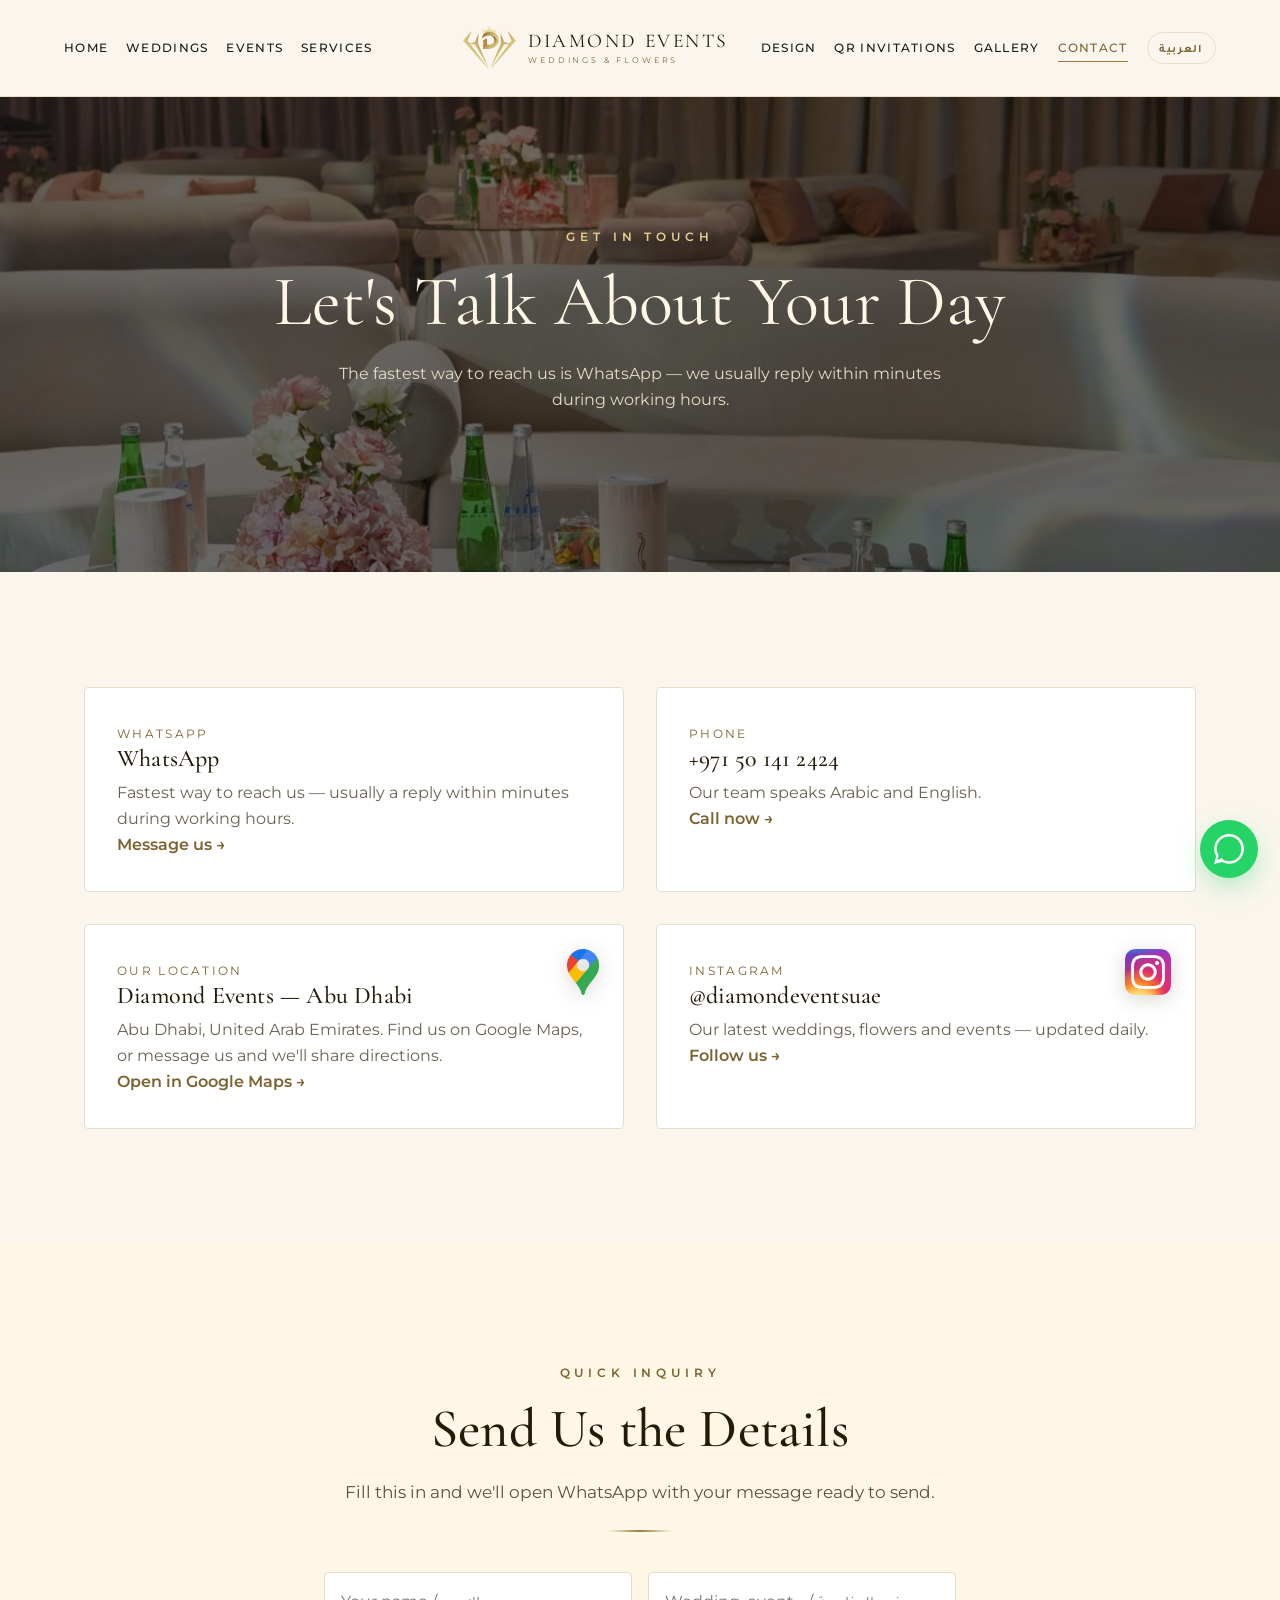
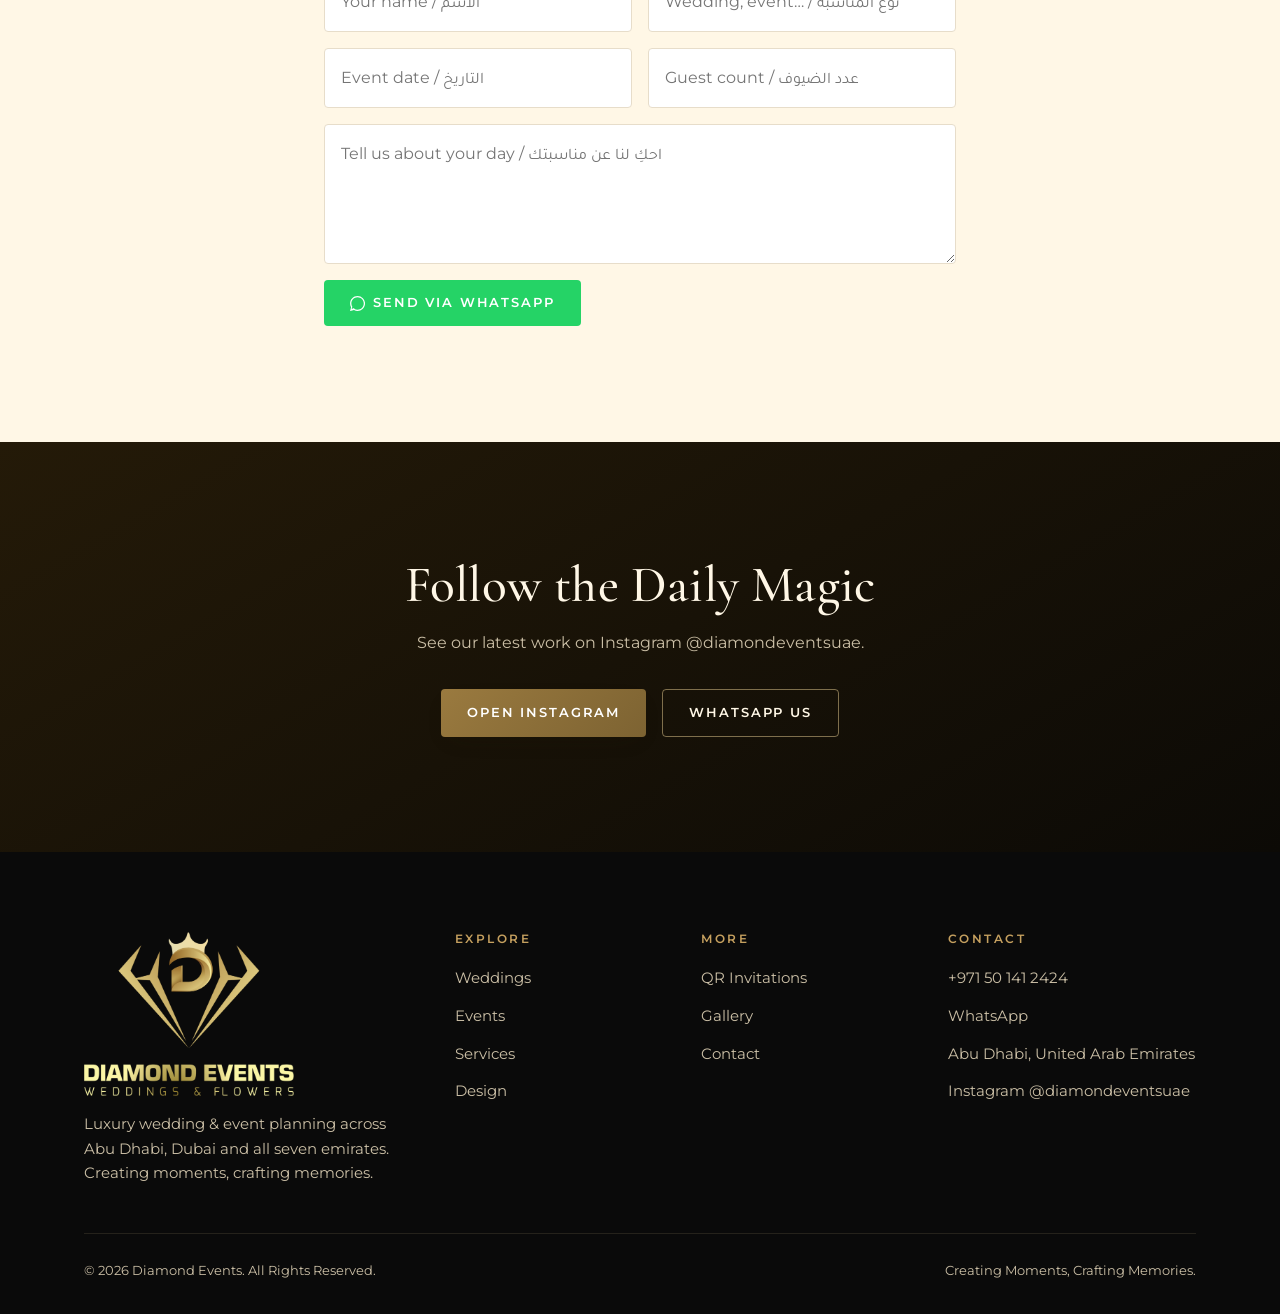
==== commit 8d5479de: "Fix broken Arabic typography and reversed phone numbers - Reset letter-spacing to normal for all Ara" ====
--- a/contact.html
+++ b/contact.html
@@ -79,7 +79,7 @@
         </div>
         <div class="contact-card reveal">
           <span class="label" data-ar><span class="lang-en">Phone</span><span class="lang-ar">هاتف</span></span>
-          <h3>+971 50 141 2424</h3>
+          <h3><bdi dir="ltr">+971 50 141 2424</bdi></h3>
           <p style="color:#6b6151" data-ar><span class="lang-en">Our team speaks Arabic and English.</span><span class="lang-ar">فريقنا يتحدّث العربية والإنجليزية.</span></p>
           <a href="tel:+971501412424" data-ar><span class="lang-en">Call now →</span><span class="lang-ar">اتصل الآن ←</span></a>
         </div>
@@ -151,11 +151,11 @@
         </div>
         <div><h4 data-ar><span class="lang-en">Explore</span><span class="lang-ar">تصفّح</span></h4><ul><li><a href="weddings.html" data-ar><span class="lang-en">Weddings</span><span class="lang-ar">حفلات الزفاف</span></a></li><li><a href="events.html" data-ar><span class="lang-en">Events</span><span class="lang-ar">المناسبات</span></a></li><li><a href="services.html" data-ar><span class="lang-en">Services</span><span class="lang-ar">الخدمات</span></a></li><li><a href="design.html" data-ar><span class="lang-en">Design</span><span class="lang-ar">التصميم</span></a></li></ul></div>
         <div><h4 data-ar><span class="lang-en">More</span><span class="lang-ar">المزيد</span></h4><ul><li><a href="qr-invitations.html" data-ar><span class="lang-en">QR Invitations</span><span class="lang-ar">الدعوات الرقمية</span></a></li><li><a href="gallery.html" data-ar><span class="lang-en">Gallery</span><span class="lang-ar">المعرض</span></a></li><li><a href="contact.html" data-ar><span class="lang-en">Contact</span><span class="lang-ar">تواصل</span></a></li></ul></div>
-        <div><h4 data-ar><span class="lang-en">Contact</span><span class="lang-ar">تواصل</span></h4><ul><li><a href="tel:+971501412424">+971 50 141 2424</a></li><li><a href="https://wa.me/971501412424" target="_blank" rel="noopener">WhatsApp</a></li><li><a href="https://share.google/WbmNBpGF72yfdPQGA" target="_blank" rel="noopener">Abu Dhabi, United Arab Emirates</a></li>
+        <div><h4 data-ar><span class="lang-en">Contact</span><span class="lang-ar">تواصل</span></h4><ul><li><a href="tel:+971501412424"><bdi dir="ltr">+971 50 141 2424</bdi></a></li><li><a href="https://wa.me/971501412424" target="_blank" rel="noopener">WhatsApp</a></li><li><a href="https://share.google/WbmNBpGF72yfdPQGA" target="_blank" rel="noopener">Abu Dhabi, United Arab Emirates</a></li>
 <li><a href="https://www.instagram.com/diamondeventsuae/" target="_blank" rel="noopener">Instagram @diamondeventsuae</a></li></ul></div>
       </div>
       <div class="footer__bottom">
-        <span>© <span data-year>2026</span> Diamond Events. <span data-ar><span class="lang-en">All Rights Reserved.</span><span class="lang-ar">جميع الحقوق محفوظة.</span></span></span>
+        <span><bdi dir="ltr">© <span data-year>2026</span> Diamond Events.</bdi> <span data-ar><span class="lang-en">All Rights Reserved.</span><span class="lang-ar">جميع الحقوق محفوظة.</span></span></span>
         <span data-ar><span class="lang-en">Creating Moments, Crafting Memories.</span><span class="lang-ar">نصنع اللحظات، ونحفظ الذكريات.</span></span>
       </div>
     </div>
--- a/assets/css/styles.css
+++ b/assets/css/styles.css
@@ -79,8 +79,17 @@
 html[lang="ar"] body { font-family: var(--sans-ar); }
 html[lang="ar"] h1, html[lang="ar"] h2,
 html[lang="ar"] h3, html[lang="ar"] h4 { font-family: var(--serif-ar); }
+/* Letter-spacing is a Latin-typography convention: it disconnects Arabic
+   script's required letter joins, so every tracked heading/label/eyebrow
+   reads as broken, floating glyphs. Arabic must always render at its
+   natural spacing regardless of what the English version sets. */
+html[lang="ar"] * { letter-spacing: normal !important; }
 html[dir="rtl"] .nav__list { flex-direction: row-reverse; }
 html[dir="rtl"] .cta-row { flex-direction: row-reverse; }
+/* Phone numbers / dates / handles must render as a single isolated
+   left-to-right run inside RTL text, or the bidi algorithm can reorder
+   the digits and symbols (e.g. "+971 50 141 2424" -> "2424 141 50 971+"). */
+bdi[dir="ltr"] { unicode-bidi: isolate; direction: ltr; }
 
 /* Show the correct language string, hide the other */
 [data-ar] > .lang-ar { display: none; }
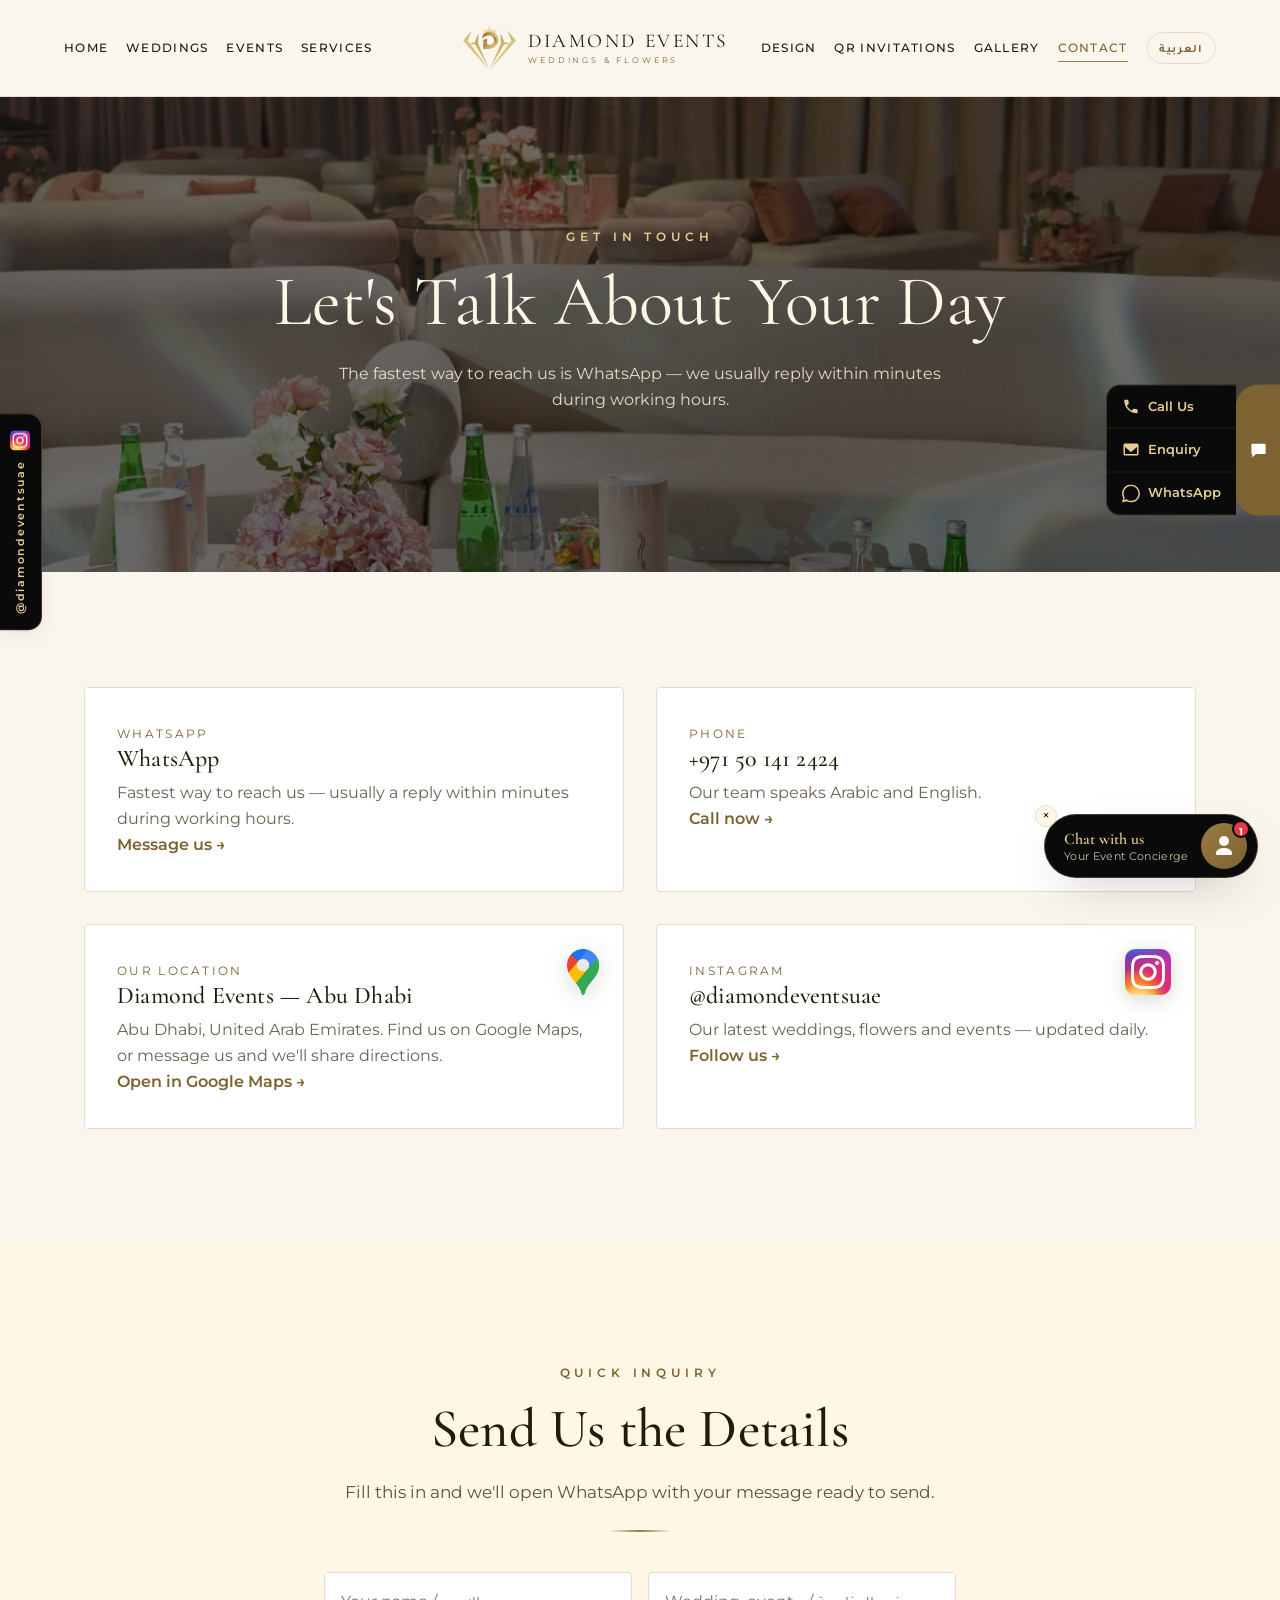
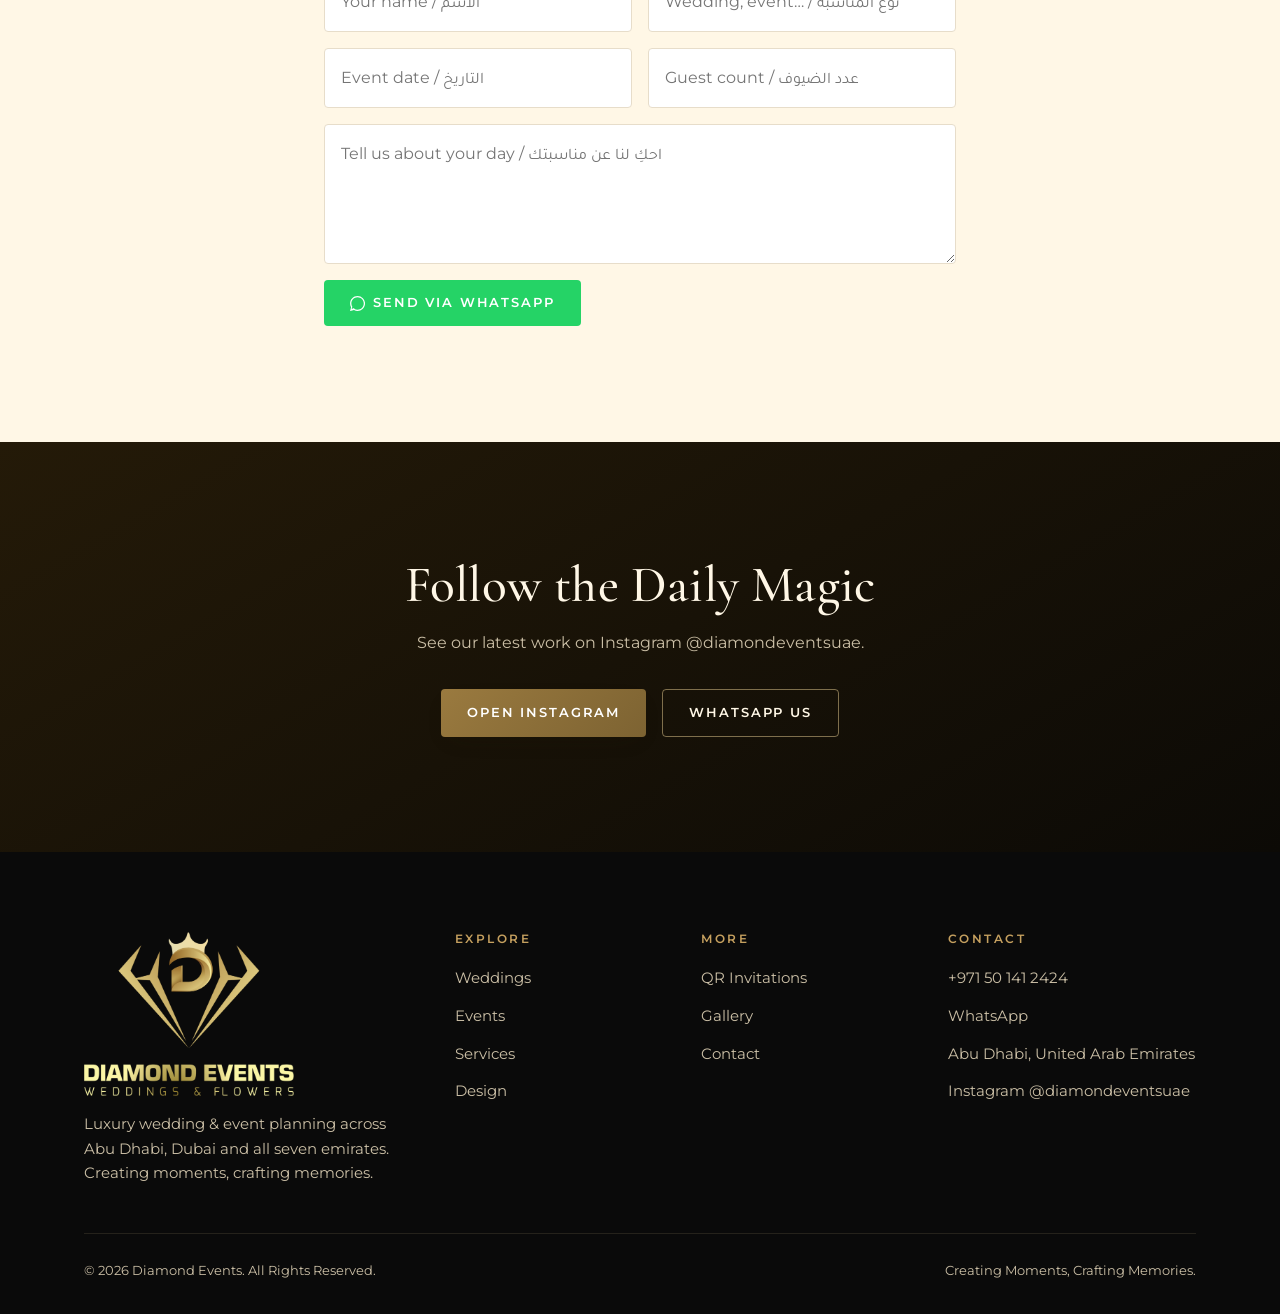
==== commit 70afd749: "Add Instagram side-tab, quick-contact drawer and concierge chat bubble Replaces the single floating " ====
--- a/contact.html
+++ b/contact.html
@@ -161,9 +161,45 @@
     </div>
   </footer>
 
-  <a class="wa-float" href="https://wa.me/971501412424" target="_blank" rel="noopener" aria-label="WhatsApp">
-    <svg viewBox="0 0 24 24"><path d="M.057 24l1.687-6.163a11.867 11.867 0 01-1.587-5.945C.16 5.335 5.495 0 12.05 0a11.82 11.82 0 018.413 3.488 11.82 11.82 0 013.48 8.414c-.003 6.557-5.338 11.892-11.893 11.892a11.9 11.9 0 01-5.688-1.448L.057 24zm6.597-3.807c1.676.995 3.276 1.591 5.392 1.592 5.448 0 9.886-4.434 9.889-9.885.002-5.462-4.415-9.89-9.881-9.892-5.452 0-9.887 4.434-9.889 9.884a9.86 9.86 0 001.51 5.26l-.999 3.648 3.978-1.607z"/></svg>
+  <!-- Side widgets: Instagram tab, quick-contact drawer, concierge chat -->
+  <a class="side-tab" href="https://www.instagram.com/diamondeventsuae/" target="_blank" rel="noopener" aria-label="Follow Diamond Events on Instagram">
+    <img src="assets/img/icons/instagram.png" alt="" width="20" height="20">
+    <span class="side-tab__label"><bdi dir="ltr">@diamondeventsuae</bdi></span>
   </a>
+
+  <div class="qc" data-qc>
+    <div class="qc__panel">
+      <a class="qc__item" href="tel:+971501412424">
+        <svg viewBox="0 0 24 24" aria-hidden="true"><path d="M6.6 10.8c1.4 2.8 3.7 5.1 6.5 6.5l2.2-2.2c.3-.3.7-.4 1-.2 1.1.4 2.3.6 3.5.6.6 0 1 .4 1 1V20c0 .6-.4 1-1 1C10.6 21 3 13.4 3 4c0-.6.4-1 1-1h3.5c.6 0 1 .4 1 1 0 1.2.2 2.4.6 3.5.1.4 0 .8-.3 1.1L6.6 10.8z"/></svg>
+        <span data-ar><span class="lang-en">Call Us</span><span class="lang-ar">اتصل بنا</span></span>
+      </a>
+      <a class="qc__item" href="contact.html">
+        <svg viewBox="0 0 24 24" aria-hidden="true"><path d="M4 4h16a2 2 0 012 2v12a2 2 0 01-2 2H4a2 2 0 01-2-2V6a2 2 0 012-2zm0 2.24V6h16v.24l-8 6.99-8-6.99zM4 8.51V18h16V8.51l-7.4 6.47a1 1 0 01-1.2 0L4 8.51z"/></svg>
+        <span data-ar><span class="lang-en">Enquiry</span><span class="lang-ar">استفسار</span></span>
+      </a>
+      <a class="qc__item" href="https://wa.me/971501412424" target="_blank" rel="noopener">
+        <svg viewBox="0 0 24 24" aria-hidden="true"><path d="M.057 24l1.687-6.163a11.867 11.867 0 01-1.587-5.945C.16 5.335 5.495 0 12.05 0a11.82 11.82 0 018.413 3.488 11.82 11.82 0 013.48 8.414c-.003 6.557-5.338 11.892-11.893 11.892a11.9 11.9 0 01-5.688-1.448L.057 24zm6.597-3.807c1.676.995 3.276 1.591 5.392 1.592 5.448 0 9.886-4.434 9.889-9.885.002-5.462-4.415-9.89-9.881-9.892-5.452 0-9.887 4.434-9.889 9.884a9.86 9.86 0 001.51 5.26l-.999 3.648 3.978-1.607z"/></svg>
+        <span>WhatsApp</span>
+      </a>
+    </div>
+    <button class="qc__toggle" type="button" data-qc-toggle aria-label="Toggle quick contact" aria-expanded="true">
+      <svg viewBox="0 0 24 24" aria-hidden="true"><path d="M4 4h16a1 1 0 011 1v11a1 1 0 01-1 1H9l-5 4v-4H4a1 1 0 01-1-1V5a1 1 0 011-1z"/></svg>
+    </button>
+  </div>
+
+  <div class="concierge" data-concierge>
+    <button class="concierge__close" type="button" data-concierge-close aria-label="Close">&times;</button>
+    <a class="concierge__bubble" href="https://wa.me/971501412424?text=Hi%20Diamond%20Events%2C%20I%27d%20love%20to%20plan%20my%20event." target="_blank" rel="noopener">
+      <span class="concierge__copy">
+        <strong data-ar><span class="lang-en">Chat with us</span><span class="lang-ar">تحدث معنا</span></strong>
+        <span data-ar><span class="lang-en">Your Event Concierge</span><span class="lang-ar">مستشار فعاليتك</span></span>
+      </span>
+      <span class="concierge__avatar">
+        <svg viewBox="0 0 24 24" aria-hidden="true"><path d="M12 12a5 5 0 100-10 5 5 0 000 10zm0 2c-4.4 0-8 2.2-8 5v1a1 1 0 001 1h14a1 1 0 001-1v-1c0-2.8-3.6-5-8-5z"/></svg>
+        <span class="concierge__badge">1</span>
+      </span>
+    </a>
+  </div>
 
   <script src="assets/js/main.js"></script>
   <script src="assets/js/effects.js"></script>
--- a/assets/css/styles.css
+++ b/assets/css/styles.css
@@ -446,16 +446,91 @@
 .socials svg { width: 18px; height: 18px; fill: currentColor; }
 
 /* -------------------------------------------------------------------------
-   Floating WhatsApp
-   ------------------------------------------------------------------------- */
-.wa-float {
-  position: fixed; bottom: 22px; inset-inline-end: 22px; z-index: 90;
-  width: 58px; height: 58px; border-radius: 50%; background: var(--whatsapp);
-  display: grid; place-items: center; box-shadow: 0 10px 30px -8px rgba(37,211,102,.6);
-  transition: transform .3s;
-}
-.wa-float:hover { transform: scale(1.08); }
-.wa-float svg { width: 30px; height: 30px; fill: #fff; }
+   Side widgets — Instagram tab, quick-contact drawer, concierge bubble
+   ------------------------------------------------------------------------- */
+.side-tab {
+  position: fixed; inset-inline-start: 0; top: 58%; transform: translateY(-50%);
+  z-index: 88; display: flex; flex-direction: column; align-items: center; gap: .6em;
+  background: var(--darker); color: var(--gold-pale); text-decoration: none;
+  padding: 1em .65em; border-radius: 0 14px 14px 0;
+  border: 1px solid rgba(231,205,146,.22); border-inline-start: none;
+  box-shadow: var(--shadow-sm); transition: transform .3s var(--ease), background .3s;
+}
+.side-tab:hover { background: var(--dark); transform: translateY(-50%) translateX(4px); }
+html[dir="rtl"] .side-tab:hover { transform: translateY(-50%) translateX(-4px); }
+.side-tab img { width: 20px; height: 20px; border-radius: 4px; }
+.side-tab__label {
+  writing-mode: vertical-rl; transform: rotate(180deg);
+  font: 600 .68rem/1 var(--sans); letter-spacing: .16em; white-space: nowrap;
+}
+
+.qc {
+  position: fixed; inset-inline-end: 0; top: 50%; transform: translateY(-50%);
+  z-index: 91; display: flex; align-items: stretch;
+}
+.qc__panel {
+  display: flex; flex-direction: column; background: var(--darker);
+  border: 1px solid rgba(231,205,146,.22); border-inline-end: none;
+  border-radius: 14px 0 0 14px; overflow: hidden; box-shadow: var(--shadow);
+  max-width: 200px; transition: max-width .35s var(--ease), opacity .3s var(--ease);
+}
+.qc:not(.is-open) .qc__panel { max-width: 0; opacity: 0; }
+.qc__item {
+  display: flex; align-items: center; gap: .65em; padding: .95em 1.15em;
+  color: var(--gold-pale); text-decoration: none; font: 600 .8rem/1 var(--sans);
+  white-space: nowrap; border-bottom: 1px solid rgba(231,205,146,.12);
+  transition: background .25s, color .25s;
+}
+.qc__item:last-child { border-bottom: none; }
+.qc__item:hover { background: rgba(231,205,146,.1); color: var(--gold-glow); }
+.qc__item svg { width: 18px; height: 18px; fill: currentColor; flex-shrink: 0; }
+.qc__toggle {
+  width: 44px; border: none; flex-shrink: 0; cursor: pointer; color: #fff;
+  background: var(--gold-deep); border-radius: 22px 0 0 22px; box-shadow: var(--shadow-sm);
+  display: grid; place-items: center;
+}
+.qc__toggle svg { width: 19px; height: 19px; fill: currentColor; }
+
+.concierge { position: fixed; bottom: 22px; inset-inline-end: 22px; z-index: 90; }
+.concierge__bubble {
+  position: relative; display: flex; align-items: center; gap: .8em; background: var(--darker);
+  border: 1px solid rgba(231,205,146,.25); border-radius: 999px;
+  padding: .5em .6em .5em 1.2em; text-decoration: none; box-shadow: var(--shadow);
+  transition: transform .3s var(--ease), box-shadow .3s var(--ease);
+}
+html[dir="rtl"] .concierge__bubble { padding: .5em 1.2em .5em .6em; }
+.concierge__bubble:hover { transform: translateY(-3px); box-shadow: 0 20px 40px -14px rgba(0,0,0,.55); }
+.concierge__copy { display: flex; flex-direction: column; line-height: 1.3; }
+.concierge__copy strong { color: var(--gold-pale); font-family: var(--serif); font-size: 1rem; font-weight: 600; }
+.concierge__copy span:last-child { color: #cbbfa6; font-size: .68rem; letter-spacing: .03em; }
+.concierge__avatar {
+  position: relative; width: 46px; height: 46px; border-radius: 50%;
+  background: linear-gradient(135deg, var(--gold), var(--gold-deep));
+  display: grid; place-items: center; flex-shrink: 0;
+}
+.concierge__avatar svg { width: 24px; height: 24px; fill: #fff; }
+.concierge__badge {
+  position: absolute; top: -3px; inset-inline-end: -3px; width: 18px; height: 18px;
+  border-radius: 50%; background: #e63946; color: #fff; font: 700 .62rem/18px var(--sans);
+  text-align: center; border: 2px solid var(--darker);
+}
+.concierge__close {
+  position: absolute; top: -9px; inset-inline-start: -9px; width: 22px; height: 22px;
+  border-radius: 50%; background: var(--cream); border: 1px solid var(--line);
+  color: var(--ink); font-size: .85rem; line-height: 1; cursor: pointer;
+  display: grid; place-items: center; box-shadow: var(--shadow-sm); z-index: 1;
+}
+.concierge.is-closed { display: none; }
+
+@media (max-width: 640px) {
+  .side-tab { top: 68%; padding: .8em .5em; }
+  .side-tab__label { font-size: .6rem; }
+  .concierge__copy { display: none; }
+  .concierge__bubble { padding: .5em; }
+  .qc { top: 40%; }
+  .qc__panel { max-width: 168px; }
+  .qc__item { padding: .8em .9em; font-size: .74rem; }
+}
 
 /* -------------------------------------------------------------------------
    Reveal on scroll
@@ -882,3 +957,32 @@
   transition: transform .3s var(--ease);
 }
 .contact-card:hover .contact-card__logo { transform: scale(1.1) translateY(-2px); }
+
+/* ---------------- Golden dust particle signature ---------------- */
+.dust-band {
+  position: relative; min-height: clamp(540px, 85vh, 760px);
+  background: radial-gradient(circle at 50% 30%, #14100a, #050403 75%);
+  overflow: hidden; display: flex; align-items: flex-end; justify-content: center;
+}
+#dust-canvas { position: absolute; inset: 0; }
+#dust-canvas canvas { display: block; width: 100% !important; height: 100% !important; }
+.dust-band__fade {
+  position: absolute; inset: 0; pointer-events: none;
+  background: linear-gradient(180deg, rgba(5,4,3,.35), transparent 38%, rgba(5,4,3,.9));
+}
+.dust-band__body {
+  position: relative; z-index: 1; text-align: center; pointer-events: none;
+  padding: 0 var(--gutter) clamp(48px, 8vh, 88px);
+}
+.dust-band__body h2 {
+  font-size: clamp(3rem, 9vw, 5.6rem); color: var(--cream); font-weight: 400; line-height: .95;
+}
+.dust-band__body h2 em {
+  font-style: italic;
+  background: linear-gradient(180deg, var(--gold-pale), rgba(231,205,146,.15));
+  -webkit-background-clip: text; background-clip: text; color: transparent;
+}
+.dust-band__body p { margin: 1.3rem auto 0; max-width: 48ch; color: #b9ad92; font-size: .95rem; }
+@media (prefers-reduced-motion: reduce) {
+  .dust-band { min-height: 0; padding-block: 4.5rem; align-items: center; }
+}
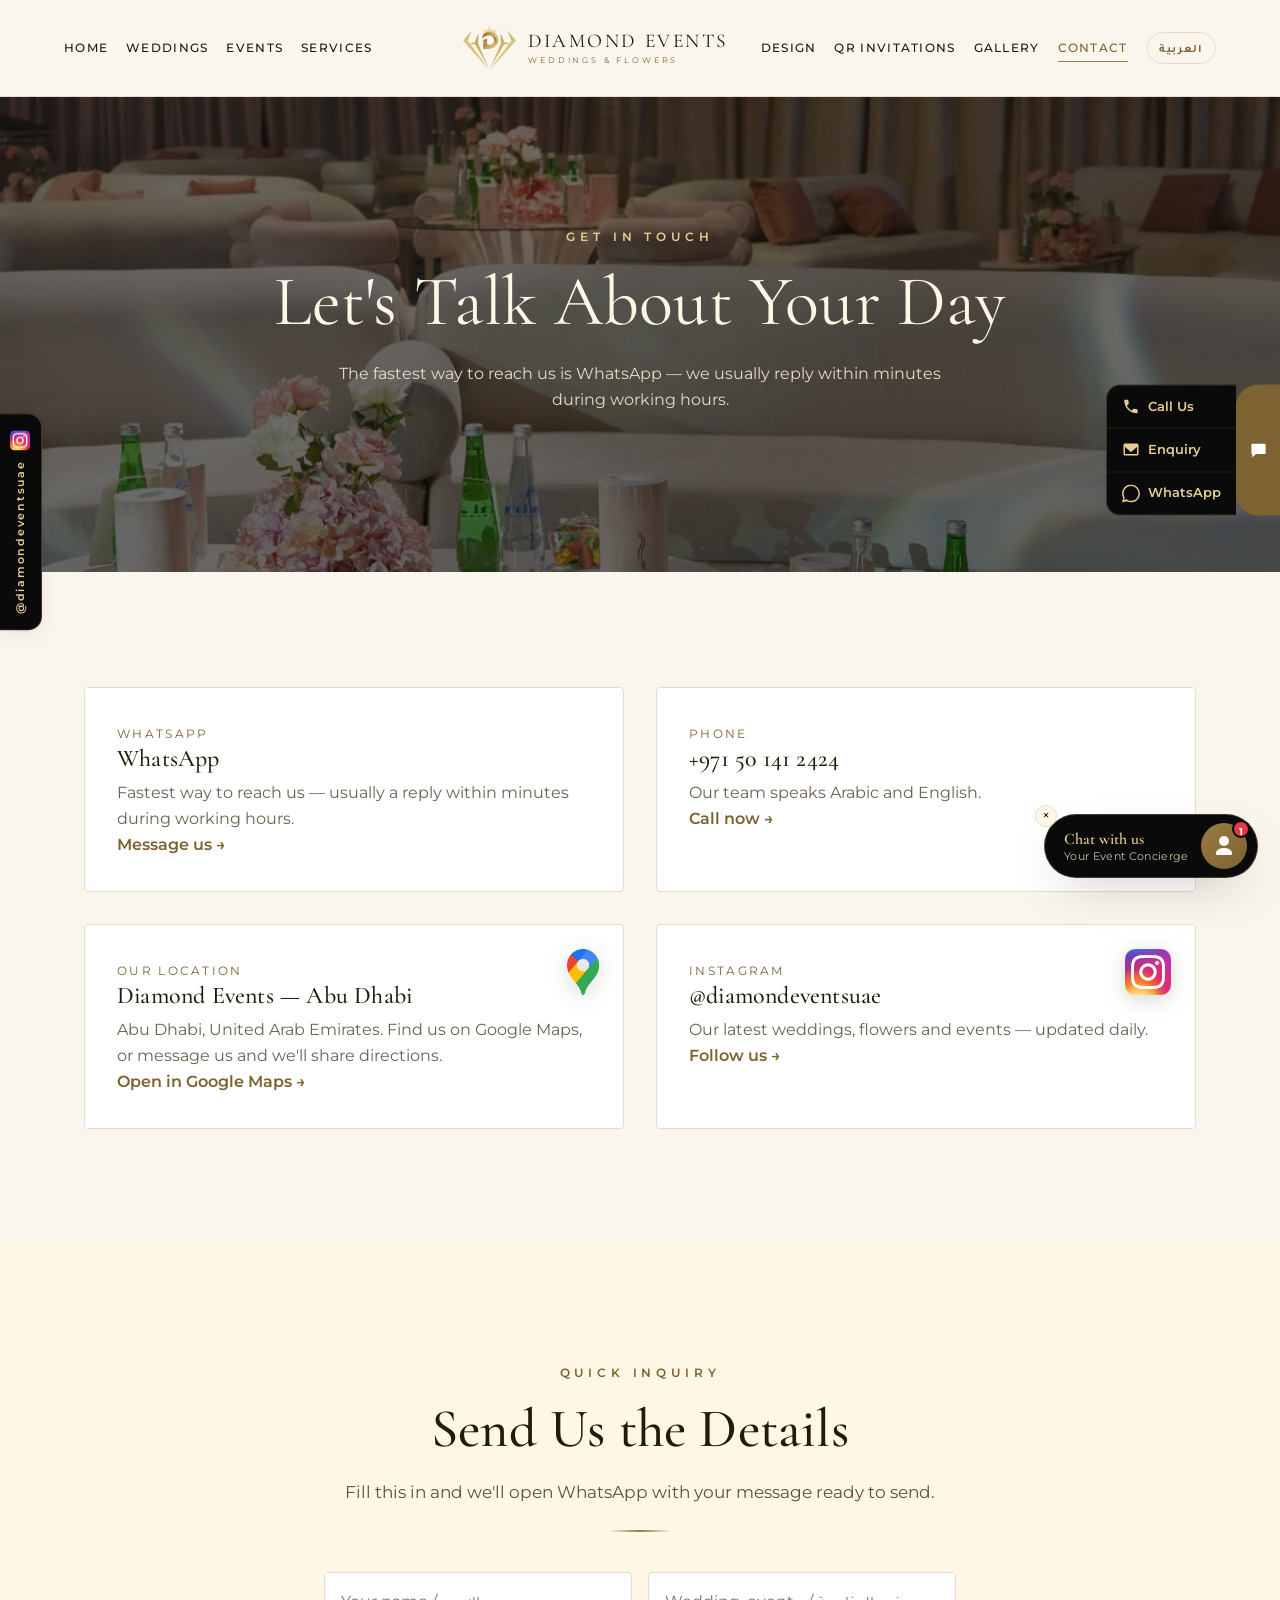
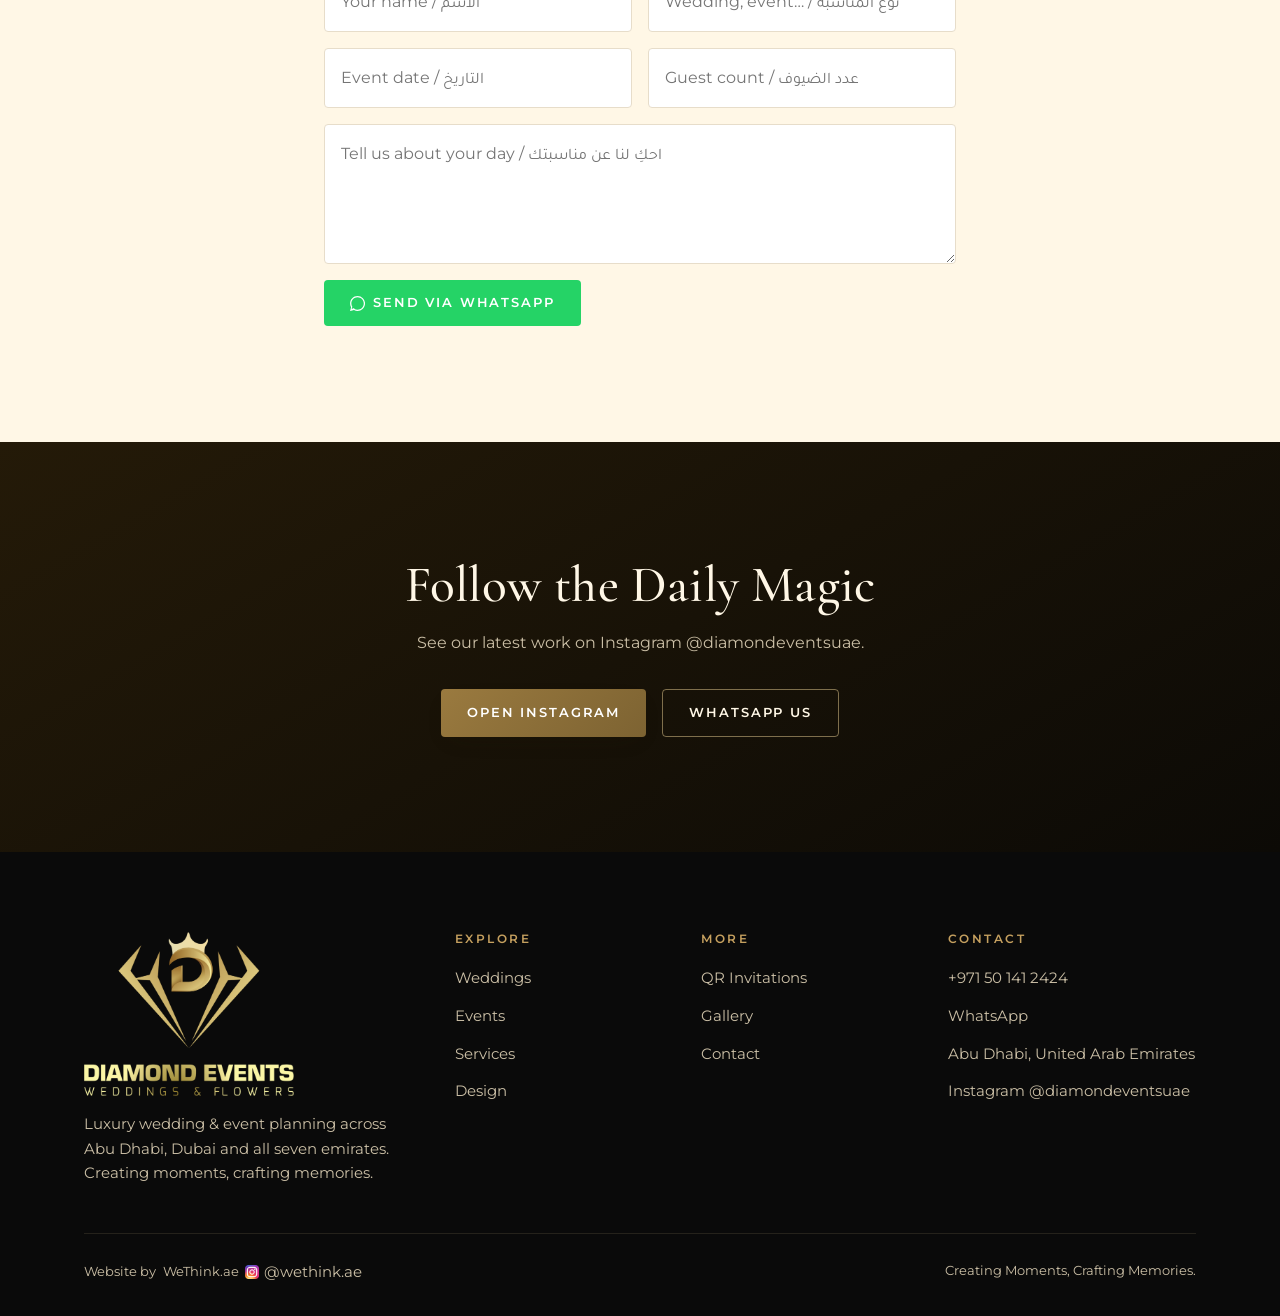
==== commit 770c1dee: "Credit WeThink.ae in footer with Instagram link Replaces the copyright/rights-reserved line with a "" ====
--- a/contact.html
+++ b/contact.html
@@ -155,7 +155,14 @@
 <li><a href="https://www.instagram.com/diamondeventsuae/" target="_blank" rel="noopener">Instagram @diamondeventsuae</a></li></ul></div>
       </div>
       <div class="footer__bottom">
-        <span><bdi dir="ltr">© <span data-year>2026</span> Diamond Events.</bdi> <span data-ar><span class="lang-en">All Rights Reserved.</span><span class="lang-ar">جميع الحقوق محفوظة.</span></span></span>
+        <span class="footer__credit">
+          <span data-ar><span class="lang-en">Website by</span><span class="lang-ar">الموقع من تصميم</span></span>
+          <bdi dir="ltr">WeThink.ae</bdi>
+          <a href="https://www.instagram.com/wethink.ae/" target="_blank" rel="noopener" class="footer__credit-ig" aria-label="WeThink.ae on Instagram">
+            <img src="assets/img/icons/instagram.png" alt="" width="14" height="14">
+            <bdi dir="ltr">@wethink.ae</bdi>
+          </a>
+        </span>
         <span data-ar><span class="lang-en">Creating Moments, Crafting Memories.</span><span class="lang-ar">نصنع اللحظات، ونحفظ الذكريات.</span></span>
       </div>
     </div>
--- a/assets/css/styles.css
+++ b/assets/css/styles.css
@@ -441,6 +441,9 @@
 .footer a:hover { color: var(--gold-pale); }
 .footer li { margin-bottom: .7rem; }
 .footer__bottom { border-top: 1px solid rgba(231,205,146,.12); margin-top: 3rem; padding-top: 1.6rem; display: flex; justify-content: space-between; flex-wrap: wrap; gap: 1rem; font-size: .82rem; }
+.footer__credit { display: inline-flex; align-items: center; gap: .5em; flex-wrap: wrap; }
+.footer__credit-ig { display: inline-flex; align-items: center; gap: .35em; }
+.footer__credit-ig img { width: 14px; height: 14px; border-radius: 3px; }
 .socials { display: flex; gap: .8rem; }
 .socials a { width: 38px; height: 38px; border: 1px solid rgba(231,205,146,.25); border-radius: 50%; display: grid; place-items: center; }
 .socials svg { width: 18px; height: 18px; fill: currentColor; }
